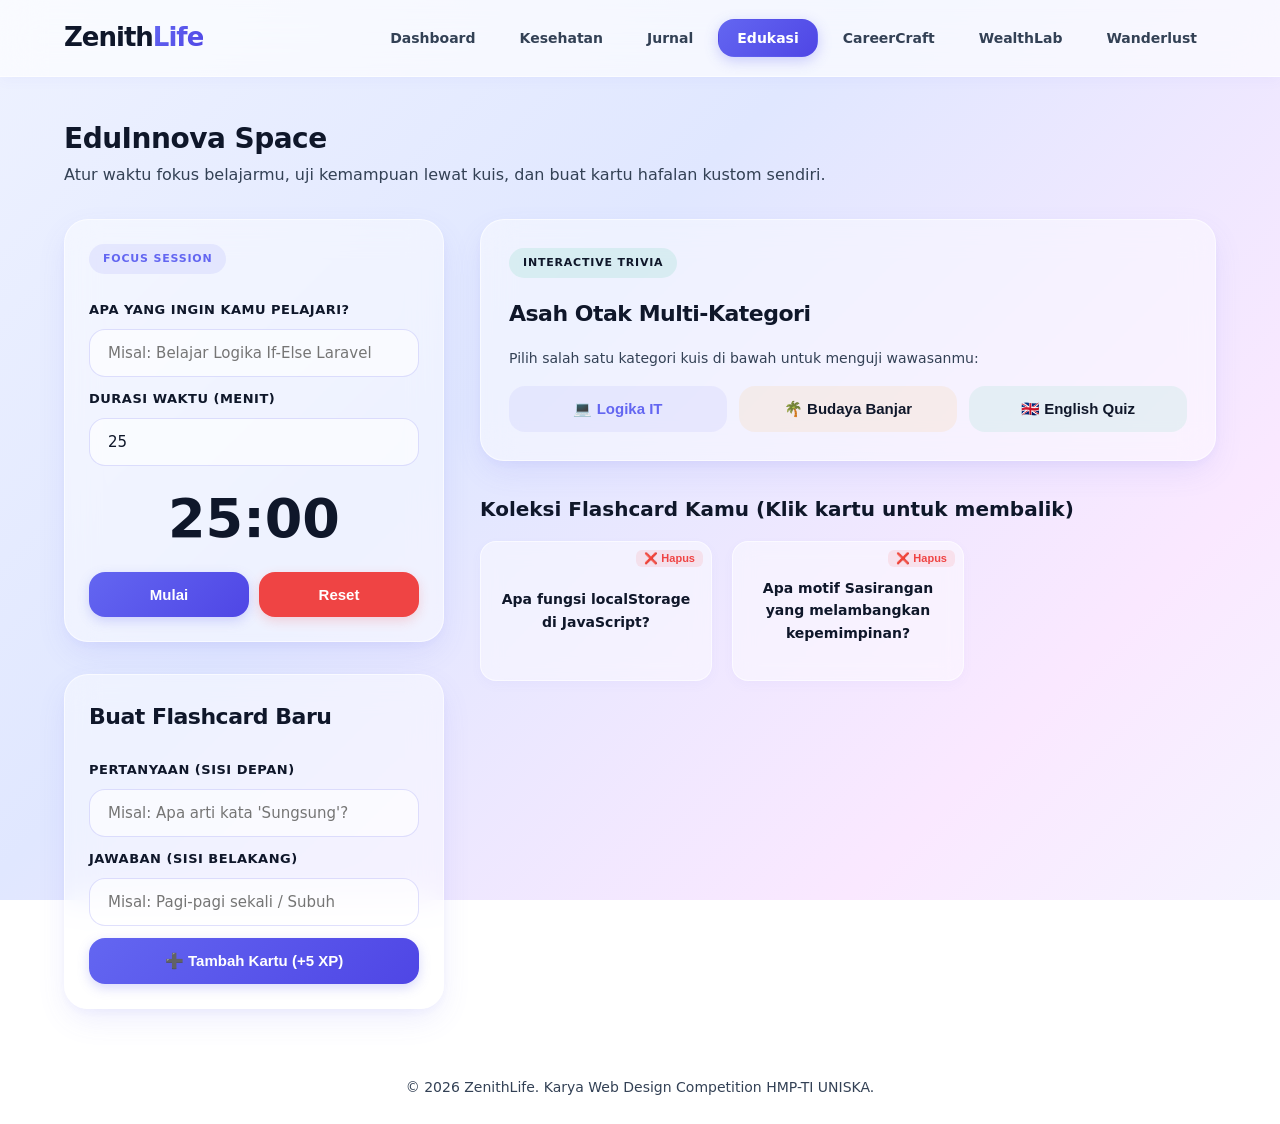
==== edukasi.html @ b9517954 "menambahkan kodingan edukasi, css dan js" ====
<!DOCTYPE html>
<html lang="id">
<head>
    <meta charset="UTF-8">
    <meta name="viewport" content="width=device-width, initial-scale=1.0">
    <title>ZenithLife - EduInnova Space</title>
    <link rel="stylesheet" href="css/style.css">
</head>
<body>

    <nav class="navbar">
        <div class="nav-container">
            <a href="index.html" class="nav-logo">Zenith<span>Life</span></a>
            <ul class="nav-menu" id="navMenu">
                <li><a href="index.html" class="nav-link">Dashboard</a></li>
                <li><a href="kesehatan.html" class="nav-link">Kesehatan</a></li>
                <li><a href="jurnal.html" class="nav-link">Jurnal</a></li>
                <li><a href="edukasi.html" class="nav-link active">Edukasi</a></li>
                <li><a href="karir.html" class="nav-link">CareerCraft</a></li>
                <li><a href="keuangan.html" class="nav-link">WealthLab</a></li>
                <li><a href="travel.html" class="nav-link">Wanderlust</a></li>
            </ul>
            <div class="hamburger" id="hamburgerBtn">
                <span class="bar"></span>
                <span class="bar"></span>
                <span class="bar"></span>
            </div>
        </div>
    </nav>

    <main class="main-container">
        <section style="margin-bottom: 32px;">
            <h2 style="font-size: 28px; font-weight: 800; letter-spacing: -0.5px;">EduInnova Space</h2>
            <p style="color: var(--text-light);">Atur waktu fokus belajarmu, uji kemampuan lewat kuis, dan buat kartu hafalan kustom sendiri.</p>
        </section>

        <div class="dashboard-grid" style="grid-template-columns: 380px 1fr; align-items: start;">
            
            <div style="display: flex; flex-direction: column; gap: 32px;">
                
                <div class="dash-card" style="min-height: auto; padding: 24px;">
                    <div class="card-badge" style="background: rgba(99,102,241,0.1); color: var(--primary);">Focus Session</div>
                    
                    <div style="width: 100%; margin-top: 8px; text-align: left; display: flex; flex-direction: column; gap: 12px;">
                        <div class="form-group">
                            <label for="pomoTaskInput">Apa yang ingin kamu pelajari?</label>
                            <input type="text" id="pomoTaskInput" placeholder="Misal: Belajar Logika If-Else Laravel">
                        </div>
                        <div class="form-group">
                            <label for="pomoMinutesInput">Durasi Waktu (Menit)</label>
                            <input type="number" id="pomoMinutesInput" value="25" min="1" max="60">
                        </div>
                    </div>

                    <h4 id="activeTaskText" style="margin: 14px 0 6px 0; color: var(--primary); text-align: center; display: none; font-size: 15px;">Fokus: <span style="color: var(--text-dark);">-</span></h4>
                    
                    <div class="timer-display" id="timerDisplay" style="font-size: 54px; margin: 10px 0; text-align: center; font-weight: 800;">25:00</div>
                    
                    <div style="display: flex; gap: 10px;">
                        <button class="btn-primary" id="btnStartPomo">Mulai</button>
                        <button class="btn-primary" id="btnResetPomo" style="background: #EF4444; box-shadow: 0 4px 12px rgba(239,68,68,0.2);">Reset</button>
                    </div>
                </div>

                <div class="dash-card" style="min-height: auto; padding: 24px;">
                    <h3>Buat Flashcard Baru</h3>
                    <form id="flashcardForm" style="margin-top: 14px; text-align: left; display: flex; flex-direction: column; gap: 12px;">
                        <div class="form-group">
                            <label for="fcFront">Pertanyaan (Sisi Depan)</label>
                            <input type="text" id="fcFront" placeholder="Misal: Apa arti kata 'Sungsung'?" required>
                        </div>
                        <div class="form-group">
                            <label for="fcBack">Jawaban (Sisi Belakang)</label>
                            <input type="text" id="fcBack" placeholder="Misal: Pagi-pagi sekali / Subuh" required>
                        </div>
                        <button type="submit" class="btn-primary">➕ Tambah Kartu (+5 XP)</button>
                    </form>
                </div>
            </div>

            <div style="display: flex; flex-direction: column; gap: 32px;">
                
                <div class="dash-card" style="min-height: auto; padding: 28px;">
                    <div class="card-badge" style="background: rgba(16,185,129,0.1); color: var(--success);">Interactive Trivia</div>
                    <h3 style="margin-bottom: 6px;">Asah Otak Multi-Kategori</h3>
                    
                    <div id="quizSelectionZone" style="margin-top: 10px;">
                        <p style="margin-bottom: 16px; color: var(--text-light); font-size: 14px;">Pilih salah satu kategori kuis di bawah untuk menguji wawasanmu:</p>
                        <div style="display: flex; gap: 12px; flex-wrap: wrap;">
                            <button class="btn-primary" onclick="startSelectedQuiz('it')" style="flex: 1; min-width: 120px; background: rgba(99,102,241,0.08); color: var(--primary); box-shadow: none;">💻 Logika IT</button>
                            <button class="btn-primary" onclick="startSelectedQuiz('banjar')" style="flex: 1; min-width: 120px; background: rgba(245,158,11,0.08); color: var(--accent); box-shadow: none;">🌴 Budaya Banjar</button>
                            <button class="btn-primary" onclick="startSelectedQuiz('english')" style="flex: 1; min-width: 120px; background: rgba(16,185,129,0.08); color: var(--success); box-shadow: none;">🇬🇧 English Quiz</button>
                        </div>
                    </div>

                    <div id="quizPlayZone" style="display: none; margin-top: 14px; text-align: left;">
                        <h4 id="quizQuestion" style="font-size: 16px; font-weight: 700; margin-bottom: 16px; color: var(--text-dark);">Pertanyaan kuis?</h4>
                        <div id="quizOptions" style="display: flex; flex-direction: column; gap: 10px;">
                            </div>
                    </div>
                </div>

                <div>
                    <h3 style="margin-bottom: 16px; font-size: 20px; font-weight: 800;">Koleksi Flashcard Kamu (Klik kartu untuk membalik)</h3>
                    <div class="flashcards-grid" id="flashcardsGrid">
                        </div>
                </div>
            </div>

        </div>
    </main>

    <footer class="footer">
        <p>&copy; 2026 ZenithLife. Karya Web Design Competition HMP-TI UNISKA.</p>
    </footer>

    <script src="js/script.js"></script>
    <script src="js/edukasi.js"></script>
</body>
</html>
---- css/style.css ----
/* ==========================================================================
   1. GLOBAL RESET & DESIGN SYSTEM (GLASSMORPHISM MODERN VIBES)
   ========================================================================== */
:root {
    /* Palet Warna Hidup & Menyala (Vibrant Pastel) */
    --primary: #6366F1;         /* Indigo Neon */
    --primary-gradient: linear-gradient(135deg, #6366F1 0%, #4F46E5 100%);
    --accent-gradient: linear-gradient(135deg, #F59E0B 0%, #D97706 100%);
    --success-gradient: linear-gradient(135deg, #10B981 0%, #059669 100%);
    
    --text-dark: #0F172A;       /* Hitam Midnight Slate */
    --text-light: #334155;      /* Abu-abu teks kontras tinggi */
    
    /* Background Hidup: Campuran Mesh Gradient Gradasi Halus */
    --bg-main: linear-gradient(135deg, #EEF2FF 0%, #E0E7FF 40%, #FAE8FF 80%, #F5F3FF 100%);
    
    /* Inti Glassmorphism: Putih transparan dengan blur tinggi */
    --bg-card: rgba(255, 255, 255, 0.45); 
    --bg-navbar: rgba(255, 255, 255, 0.65);
    --border-color: rgba(255, 255, 255, 0.6);
    --border-glow: rgba(99, 102, 241, 0.15);
    
    --radius-lg: 24px;
    --radius-md: 16px;
    
    /* Bayangan Lembut Berefek Glowing */
    --shadow-sm: 0 4px 12px rgba(99, 102, 241, 0.04);
    --shadow-md: 0 12px 32px -4px rgba(99, 102, 241, 0.12), 0 4px 12px -2px rgba(99, 102, 241, 0.06);
    --transition: all 0.4s cubic-bezier(0.25, 1, 0.5, 1);
}

* {
    margin: 0;
    padding: 0;
    box-sizing: border-box;
}

body {
    /* Menggunakan font sistem modern bawaan laptop tanpa perlu internet/CDN */
    font-family: system-ui, -apple-system, BlinkMacSystemFont, 'Segoe UI', Roboto, Helvetica, Arial, sans-serif;
    background: var(--bg-main);
    background-attachment: fixed;
    color: var(--text-dark);
    line-height: 1.6;
    overflow-x: hidden;
}

/* ==========================================================================
   2. NAVBAR GLASSMORPHISM PREMIUM
   ========================================================================== */
.navbar {
    background-color: var(--bg-navbar);
    backdrop-filter: blur(20px);
    -webkit-backdrop-filter: blur(20px);
    border-bottom: 1px solid var(--border-color);
    position: sticky;
    top: 0;
    z-index: 1000;
    box-shadow: var(--shadow-sm);
}

.nav-container {
    max-width: 1200px;
    margin: 0 auto;
    padding: 0 24px;
    height: 76px;
    display: flex;
    justify-content: space-between;
    align-items: center;
}

.nav-logo {
    font-size: 26px;
    font-weight: 800;
    color: var(--text-dark);
    text-decoration: none;
    letter-spacing: -1px;
}

.nav-logo span {
    background: var(--primary-gradient);
    -webkit-background-clip: text;
    -webkit-text-fill-color: transparent;
}

.nav-menu {
    display: flex;
    list-style: none;
    gap: 6px;
}

.nav-link {
    text-decoration: none;
    color: var(--text-light);
    font-weight: 600;
    font-size: 14px;
    padding: 10px 18px;
    border-radius: var(--radius-md);
    transition: var(--transition);
    border: 1px solid transparent;
}

.nav-link:hover {
    color: var(--primary);
    background-color: rgba(99, 102, 241, 0.08);
}

.nav-link.active {
    color: white;
    background: var(--primary-gradient);
    box-shadow: 0 4px 14px rgba(99, 102, 241, 0.3);
}

/* Hamburger Icon */
.hamburger {
    display: none;
    cursor: pointer;
    flex-direction: column;
    gap: 6px;
}

.hamburger .bar {
    width: 24px;
    height: 3px;
    background-color: var(--text-dark);
    border-radius: 3px;
    transition: var(--transition);
}

/* ==========================================================================
   3. CONTAINER & HERO COMPONENT
   ========================================================================== */
.main-container {
    max-width: 1200px;
    margin: 40px auto;
    padding: 0 24px;
    min-height: calc(100vh - 220px);
}

/* Profile Hero Card */
.dashboard-hero {
    background: var(--bg-card);
    backdrop-filter: blur(16px);
    -webkit-backdrop-filter: blur(16px);
    border: 1px solid var(--border-color);
    border-radius: var(--radius-lg);
    padding: 36px;
    display: flex;
    justify-content: space-between;
    align-items: center;
    flex-wrap: wrap;
    gap: 28px;
    margin-bottom: 36px;
    box-shadow: var(--shadow-md);
}

.user-profile-box {
    display: flex;
    align-items: center;
    gap: 24px;
}

.profile-avatar {
    font-size: 36px;
    background: white;
    border: 2px solid var(--border-color);
    width: 80px;
    height: 80px;
    display: flex;
    align-items: center;
    justify-content: center;
    border-radius: 24px;
    box-shadow: var(--shadow-sm);
    box-shadow: inset 0 0 12px rgba(99, 102, 241, 0.1);
}

.profile-info h2 {
    font-size: 26px;
    font-weight: 800;
    letter-spacing: -0.5px;
    color: var(--text-dark);
}

#userStatusBadge {
    background: var(--success-gradient);
    color: white;
    font-size: 11px;
    font-weight: 700;
    padding: 6px 12px;
    border-radius: 30px;
    width: fit-content;
    margin-top: 6px;
    text-transform: uppercase;
    letter-spacing: 0.5px;
    box-shadow: 0 4px 10px rgba(16, 185, 129, 0.2);
}

/* Gamified XP Card */
.xp-card {
    background: rgba(255, 255, 255, 0.6);
    border: 1px solid var(--border-color);
    padding: 24px;
    border-radius: var(--radius-md);
    min-width: 320px;
    flex-grow: 1;
    max-width: 420px;
}

.xp-info {
    display: flex;
    justify-content: space-between;
    font-weight: 700;
    font-size: 14px;
    margin-bottom: 12px;
}

.xp-info strong {
    background: var(--primary-gradient);
    -webkit-background-clip: text;
    -webkit-text-fill-color: transparent;
    font-size: 18px;
}

.progress-bar-bg {
    background-color: rgba(15, 23, 42, 0.08);
    height: 14px;
    width: 100%;
    border-radius: 30px;
    overflow: hidden;
}

.progress-bar-fill {
    background: linear-gradient(90deg, #6366F1 0%, #A855F7 100%);
    height: 100%;
    width: 0%;
    border-radius: 30px;
    transition: width 0.6s cubic-bezier(0.34, 1.56, 0.64, 1); /* Efek memantul elastis yang unik */
}

/* ==========================================================================
   4. GRID LAYOUT & INTERACTIVE CARDS
   ========================================================================== */
.dashboard-grid {
    display: grid;
    grid-template-columns: repeat(auto-fit, minmax(350px, 1fr));
    gap: 36px;
}

.dash-card {
    background: var(--bg-card);
    backdrop-filter: blur(16px);
    -webkit-backdrop-filter: blur(16px);
    border: 1px solid var(--border-color);
    border-radius: var(--radius-lg);
    padding: 36px;
    box-shadow: var(--shadow-md);
    display: flex;
    flex-direction: column;
    justify-content: space-between;
    min-height: 260px;
    transition: var(--transition);
}

/* Efek Hover Kaca Melayang (Unik & Modern) */
.dash-card:hover {
    transform: translateY(-8px);
    background: rgba(255, 255, 255, 0.65);
    border-color: rgba(99, 102, 241, 0.3);
    box-shadow: 0 20px 35px -5px rgba(99, 102, 241, 0.2);
}

.card-badge {
    font-size: 11px;
    font-weight: 700;
    padding: 6px 14px;
    border-radius: 30px;
    width: fit-content;
    margin-bottom: 18px;
    text-transform: uppercase;
    letter-spacing: 0.8px;
}

.dash-card h3 {
    font-size: 22px;
    font-weight: 800;
    margin-bottom: 12px;
    letter-spacing: -0.5px;
}

.dash-card p {
    color: var(--text-light);
    font-size: 15px;
    margin-bottom: 26px;
    flex-grow: 1;
}

/* ==========================================================================
   PERBAIKAN KONTRAS TOMBOL KETIKA NON-AKTIF (DISABLED)
   ========================================================================== */
.btn-primary:disabled {
    background: #10B981 !important; /* Paksa warna hijau sukses yang solid */
    color: #FFFFFF !important;       /* Teks tetap putih bersih agar kontras */
    opacity: 1 !important;           /* Hilangkan efek transparan bawaan browser */
    cursor: not-allowed;
    box-shadow: 0 4px 12px rgba(16, 185, 129, 0.2); /* Beri sedikit bayangan hijau */
    border: none;
}

/* Premium Button Component */
.btn-primary {
    background: var(--primary-gradient);
    color: white;
    border: none;
    padding: 14px 28px;
    font-size: 15px;
    font-weight: 700;
    border-radius: var(--radius-md);
    cursor: pointer;
    transition: var(--transition);
    width: 100%;
    text-align: center;
    box-shadow: 0 4px 12px rgba(99, 102, 241, 0.25);
}

.btn-primary:hover {
    transform: scale(1.02);
    box-shadow: 0 6px 20px rgba(99, 102, 241, 0.4);
}

/* Rangkuman Aktivitas Status Rows */
.status-widget h3 {
    border-bottom: 2px solid rgba(15, 23, 42, 0.06);
    padding-bottom: 14px;
    margin-bottom: 18px;
}

.status-item {
    display: flex;
    justify-content: space-between;
    align-items: center;
    padding: 14px 0;
    border-bottom: 1px solid rgba(15, 23, 42, 0.04);
    font-size: 15px;
}

.status-item span {
    color: var(--text-light);
    font-weight: 500;
}

.status-item strong {
    color: var(--text-dark);
    font-weight: 700;
}

/* ==========================================================================
   5. WELCOME POP-UP MODAL OVERLAY GLASS
   ========================================================================== */
.modal-overlay {
    position: fixed;
    top: 0;
    left: 0;
    width: 100%;
    height: 100%;
    background-color: rgba(15, 23, 42, 0.4);
    backdrop-filter: blur(24px); /* Blur super tebal untuk fokus */
    -webkit-backdrop-filter: blur(24px);
    z-index: 2000;
    display: none;
    align-items: center;
    justify-content: center;
    padding: 20px;
}

.modal-box {
    background: rgba(255, 255, 255, 0.8);
    border: 1px solid rgba(255, 255, 255, 0.7);
    padding: 44px;
    border-radius: 32px;
    max-width: 480px;
    width: 100%;
    text-align: center;
    box-shadow: 0 25px 50px -12px rgba(15, 23, 42, 0.25);
    animation: modalBounceIn 0.5s cubic-bezier(0.175, 0.885, 0.32, 1.275) forwards;
}

@keyframes modalBounceIn {
    from { transform: scale(0.8); opacity: 0; }
    to { transform: scale(1); opacity: 1; }
}

.modal-box h2 {
    font-size: 28px;
    font-weight: 800;
}

.form-group label {
    display: block;
    font-size: 13px;
    font-weight: 700;
    margin-bottom: 8px;
    text-transform: uppercase;
    letter-spacing: 0.5px;
}

.form-group input {
    width: 100%;
    padding: 14px 18px;
    border: 1px solid rgba(99, 102, 241, 0.2);
    border-radius: var(--radius-md);
    font-family: inherit;
    font-size: 15px;
    background-color: rgba(255, 255, 255, 0.6);
    color: var(--text-dark);
    transition: var(--transition);
}

.form-group input:focus {
    outline: none;
    border-color: var(--primary);
    background-color: white;
    box-shadow: 0 0 0 4px rgba(99, 102, 241, 0.15);
}

/* ==========================================================================
   6. GLOBAL FOOTER
   ========================================================================== */
.footer {
    background: rgba(255, 255, 255, 0.3);
    border-top: 1px solid var(--border-color);
    padding: 26px;
    text-align: center;
    color: var(--text-light);
    font-size: 14px;
    font-weight: 500;
    margin-top: 40px;
}

/* ==========================================================================
   7. RESPONSIVE MOBILE TWEAKS
   ========================================================================== */
@media (max-width: 768px) {
    .nav-menu {
        position: fixed;
        left: -100%;
        top: 76px;
        flex-direction: column;
        background: rgba(255, 255, 255, 0.95);
        backdrop-filter: blur(20px);
        width: 100%;
        height: calc(100vh - 76px);
        padding: 32px 24px;
        gap: 16px;
        box-shadow: 0 15px 30px rgba(99, 102, 241, 0.1);
    }
    
    .dashboard-hero {
        padding: 24px;
        flex-direction: column;
        align-items: flex-start;
    }
    
    .xp-card {
        min-width: 100%;
    }
}

/* ==========================================================================
   STYLING VISUAL GELAS AIR MURNI CSS (GLASSMORPHISM STYLE)
   ========================================================================== */
.glass-visual {
    width: 110px;
    height: 150px;
    border: 4px solid var(--text-dark);
    border-top: none;
    border-radius: 0 0 24px 24px;
    margin: 24px auto;
    position: relative;
    overflow: hidden;
    background-color: rgba(255, 255, 255, 0.3);
    display: flex;
    align-items: center;
    justify-content: center;
    box-shadow: var(--shadow-sm);
}

.water-fill {
    position: absolute;
    bottom: 0;
    left: 0;
    width: 100%;
    background: linear-gradient(180deg, #60A5FA 0%, #2563EB 100%);
    transition: height 0.8s cubic-bezier(0.4, 0, 0.2, 1);
    z-index: 1;
}

.glass-text {
    position: relative;
    z-index: 2;
    font-weight: 800;
    font-size: 20px;
    color: var(--text-dark);
}

/* ==========================================================================
   STYLING LABEL KATEGORI CATATAN JURNAL
   ========================================================================== */
.note-tag {
    font-size: 11px;
    font-weight: 700;
    padding: 4px 10px;
    border-radius: 6px;
    width: fit-content;
    margin-bottom: 12px;
    display: inline-block;
    text-transform: uppercase;
    letter-spacing: 0.5px;
}
.tag-Umum { background-color: #E0F2FE; color: #0369A1; }
.tag-Kuliah { background-color: #E0E7FF; color: #4338CA; }
.tag-Kerja { background-color: #FEE2E2; color: #B91C1C; }
.tag-Penting { background-color: #FEF3C7; color: #B45309; }

/* Tombol mood saat dipilih aktif */
.btn-mood.selected {
    background: var(--primary-gradient) !important;
    color: white !important;
    box-shadow: 0 4px 14px rgba(99, 102, 241, 0.3) !important;
    transform: translateY(-2px);
}

/* Warna khusus untuk kategori cerita diary */
.tag-Diary { 
    background-color: #F3E8FF; /* Ungu muda lembut */
    color: #6B21A8;            /* Ungu tua kontras */
}

/* ==========================================================================
   ANIMASI INTERAKTIF 3D FLASHCARD (MURNI LOKAL CSS)
   style edukasi
   ========================================================================== */
.flashcards-grid {
    display: grid;
    grid-template-columns: repeat(auto-fill, minmax(220px, 1fr));
    gap: 20px;
}

.fc-box {
    background-color: transparent;
    width: 100%;
    height: 140px;
    perspective: 1000px; /* Membuat kedalaman ilusi 3D ruang */
    cursor: pointer;
}

.fc-inner {
    position: relative;
    width: 100%;
    height: 100%;
    text-align: center;
    transition: transform 0.6s cubic-bezier(0.4, 0, 0.2, 1);
    transform-style: preserve-3d; /* Mengunci elemen anak dalam ruang 3D */
    box-shadow: var(--shadow-sm);
    border-radius: var(--radius-md);
}

/* Memicu rotasi berputar saat class .flipped aktif via JS */
.fc-box.flipped .fc-inner {
    transform: rotateY(180deg);
}

.fc-front, .fc-back {
    position: absolute;
    width: 100%;
    height: 100%;
    -webkit-backface-visibility: hidden;
    backface-visibility: hidden; /* Menyembunyikan sisi belakang saat diputar */
    display: flex;
    flex-direction: column;
    align-items: center;
    justify-content: center;
    padding: 16px;
    border-radius: var(--radius-md);
    border: 1px solid var(--border-color);
}

.fc-front {
    background: var(--bg-card);
    backdrop-filter: blur(10px);
    color: var(--text-dark);
    font-weight: 700;
    font-size: 14px;
}

.fc-back {
    background: var(--primary-gradient);
    color: white;
    transform: rotateY(180deg); /* Membalikkan posisi awal tulisan jawaban */
    font-weight: 500;
    font-size: 14px;
}

/* Desain opsi pilihan kuis agar estetik saat di-hover */
.quiz-opt-btn {
    width: 100%;
    padding: 14px 18px;
    background: rgba(255, 255, 255, 0.6);
    border: 1px solid var(--border-color);
    border-radius: var(--radius-md);
    text-align: left;
    font-size: 14px;
    font-weight: 600;
    color: var(--text-dark);
    cursor: pointer;
    transition: var(--transition);
}
.quiz-opt-btn:hover {
    border-color: var(--primary);
    background: rgba(99, 102, 241, 0.08);
    transform: translateX(4px); /* Efek bergeser sedikit ke kanan yang interaktif */
}
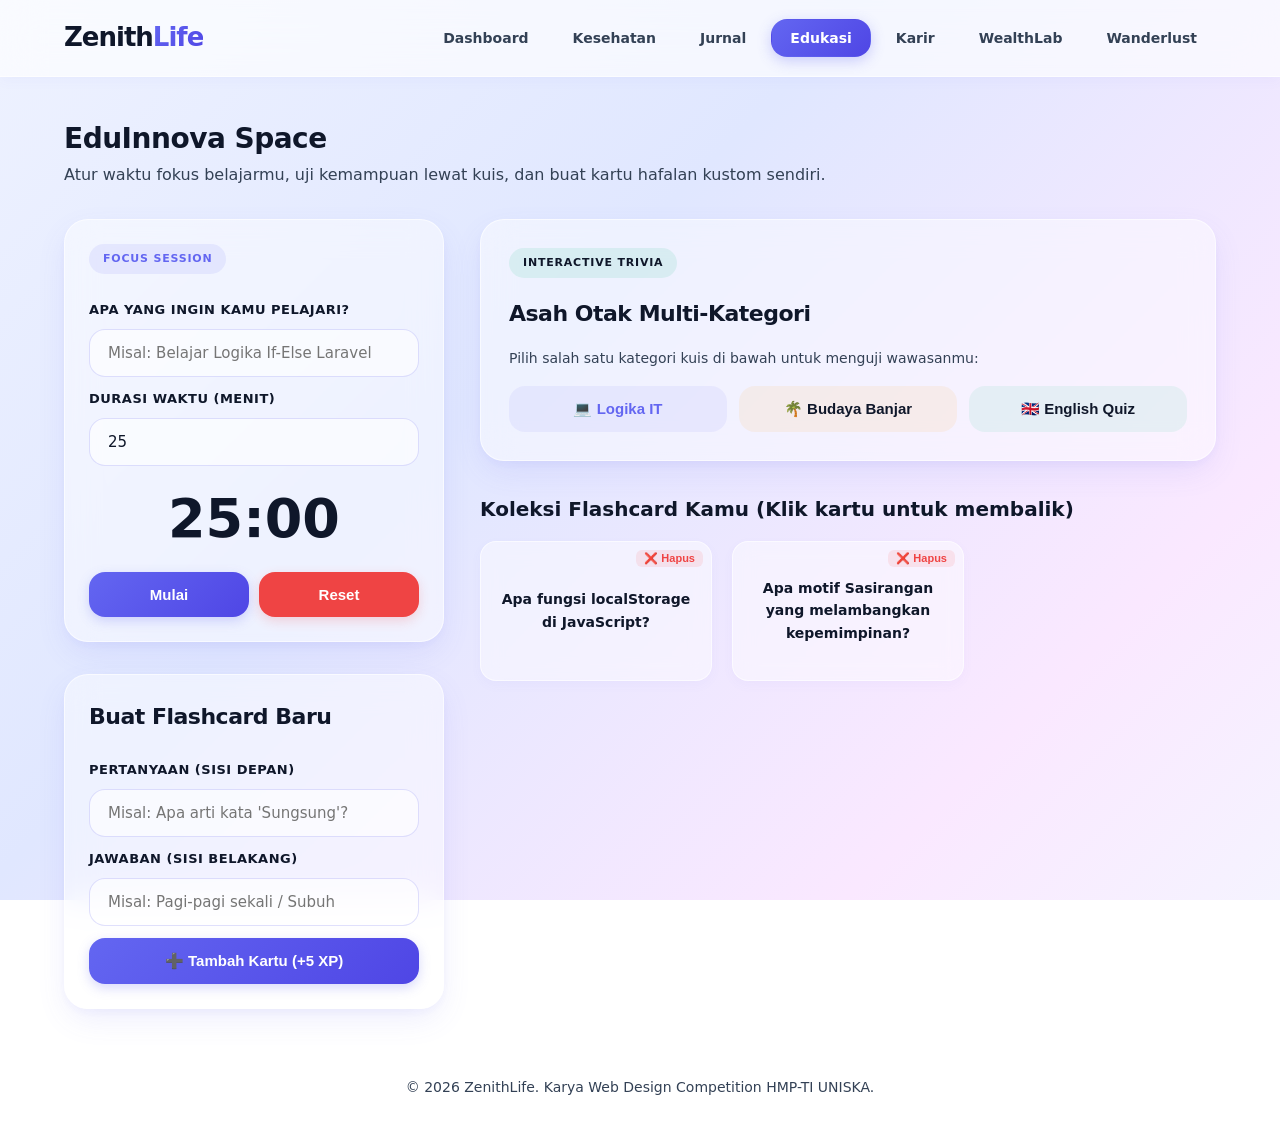
==== commit 8e421406: "menambahkan kodingan karir dan js" ====
--- a/edukasi.html
+++ b/edukasi.html
@@ -16,7 +16,7 @@
                 <li><a href="kesehatan.html" class="nav-link">Kesehatan</a></li>
                 <li><a href="jurnal.html" class="nav-link">Jurnal</a></li>
                 <li><a href="edukasi.html" class="nav-link active">Edukasi</a></li>
-                <li><a href="karir.html" class="nav-link">CareerCraft</a></li>
+                <li><a href="karir.html" class="nav-link">Karir</a></li>
                 <li><a href="keuangan.html" class="nav-link">WealthLab</a></li>
                 <li><a href="travel.html" class="nav-link">Wanderlust</a></li>
             </ul>
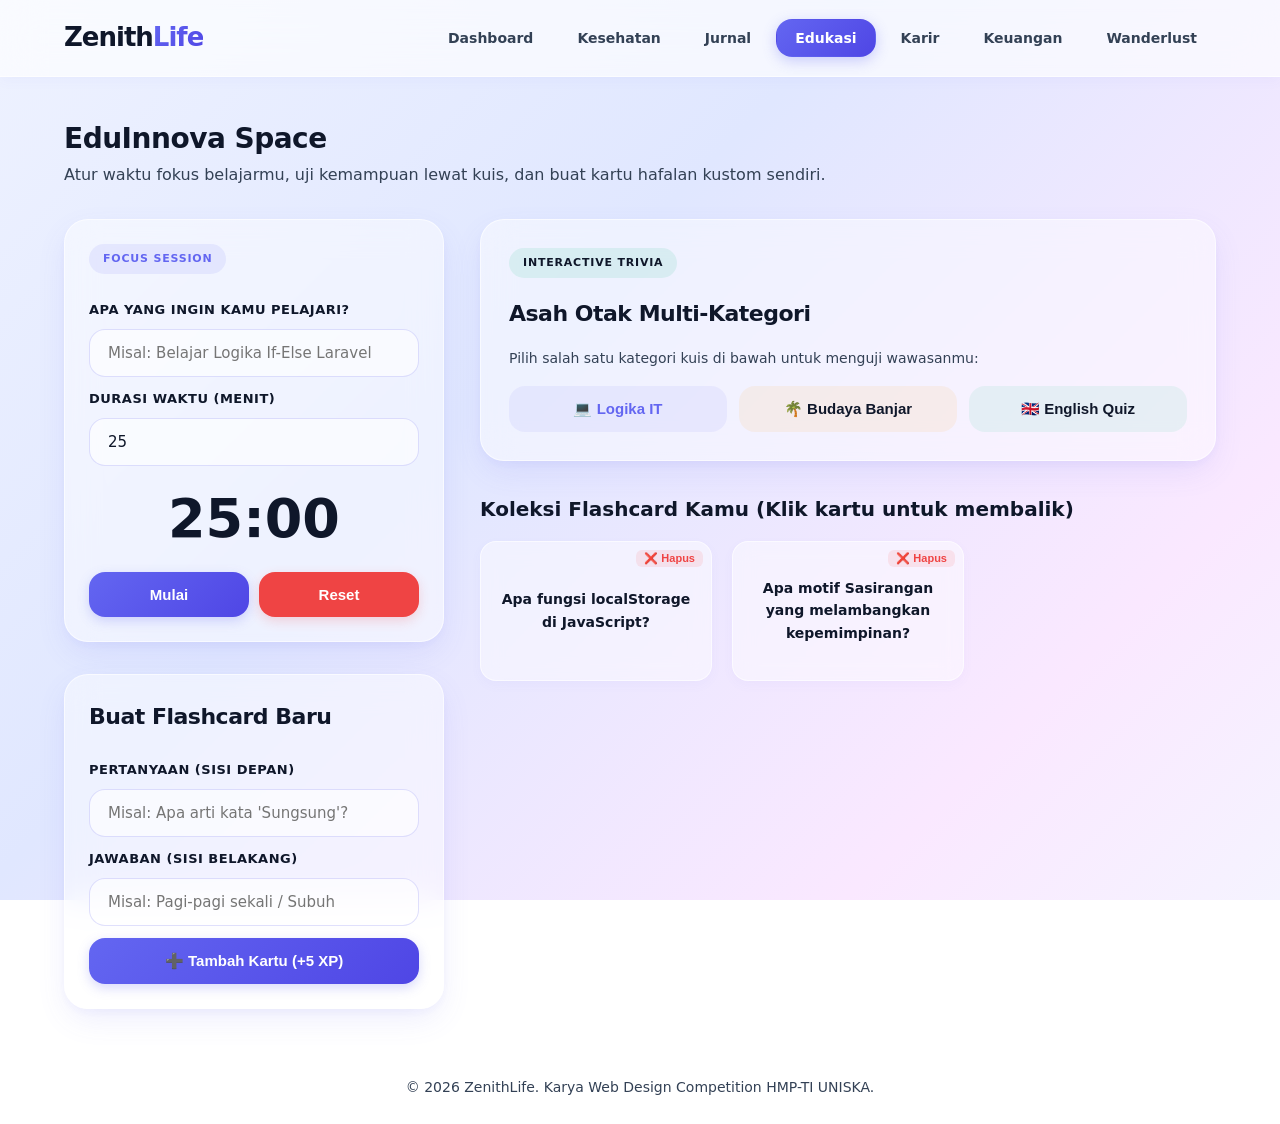
==== commit dacdbe3a: "menambahkan kodingan keuangan dan js" ====
--- a/edukasi.html
+++ b/edukasi.html
@@ -17,7 +17,7 @@
                 <li><a href="jurnal.html" class="nav-link">Jurnal</a></li>
                 <li><a href="edukasi.html" class="nav-link active">Edukasi</a></li>
                 <li><a href="karir.html" class="nav-link">Karir</a></li>
-                <li><a href="keuangan.html" class="nav-link">WealthLab</a></li>
+                <li><a href="keuangan.html" class="nav-link">Keuangan</a></li>
                 <li><a href="travel.html" class="nav-link">Wanderlust</a></li>
             </ul>
             <div class="hamburger" id="hamburgerBtn">
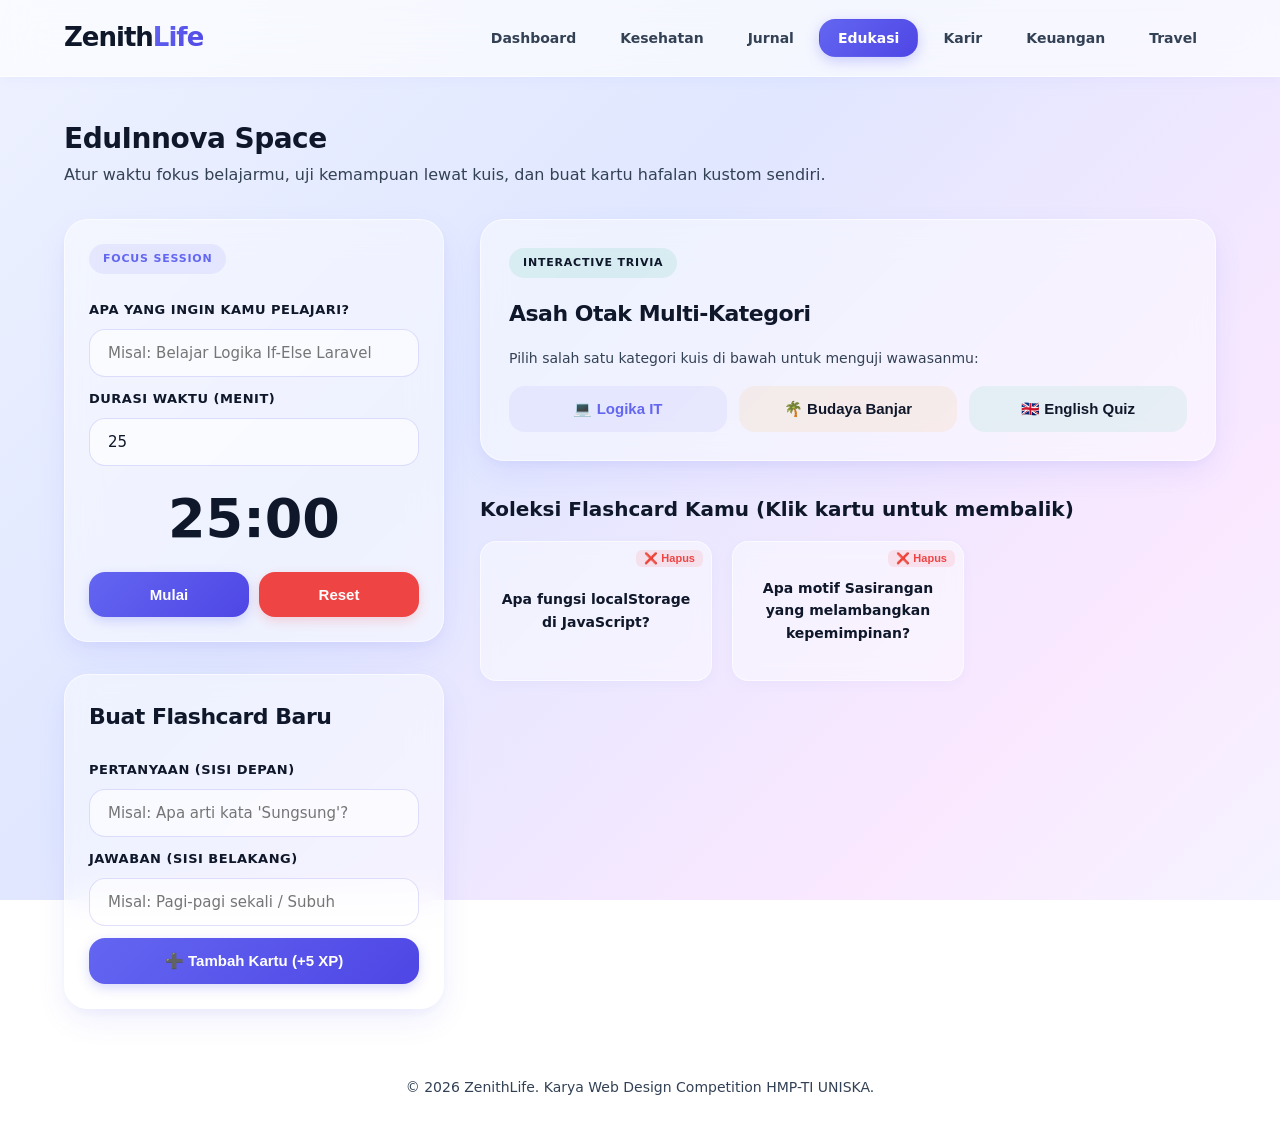
==== commit 2077723c: "memperbaiki isi kodingan css" ====
--- a/edukasi.html
+++ b/edukasi.html
@@ -18,7 +18,7 @@
                 <li><a href="edukasi.html" class="nav-link active">Edukasi</a></li>
                 <li><a href="karir.html" class="nav-link">Karir</a></li>
                 <li><a href="keuangan.html" class="nav-link">Keuangan</a></li>
-                <li><a href="travel.html" class="nav-link">Wanderlust</a></li>
+                <li><a href="travel.html" class="nav-link">Travel</a></li>
             </ul>
             <div class="hamburger" id="hamburgerBtn">
                 <span class="bar"></span>
--- a/css/style.css
+++ b/css/style.css
@@ -106,9 +106,12 @@
 }
 
 .nav-link.active {
-    color: white;
+    color: white !important;
     background: var(--primary-gradient);
     box-shadow: 0 4px 14px rgba(99, 102, 241, 0.3);
+}
+.nav-link.active:hover {
+    transform: none;
 }
 
 /* Hamburger Icon */
@@ -234,7 +237,7 @@
     height: 100%;
     width: 0%;
     border-radius: 30px;
-    transition: width 0.6s cubic-bezier(0.34, 1.56, 0.64, 1); /* Efek memantul elastis yang unik */
+    transition: width 0.6s cubic-bezier(0.34, 1.56, 0.64, 1);
 }
 
 /* ==========================================================================
@@ -261,7 +264,6 @@
     transition: var(--transition);
 }
 
-/* Efek Hover Kaca Melayang (Unik & Modern) */
 .dash-card:hover {
     transform: translateY(-8px);
     background: rgba(255, 255, 255, 0.65);
@@ -292,18 +294,6 @@
     font-size: 15px;
     margin-bottom: 26px;
     flex-grow: 1;
-}
-
-/* ==========================================================================
-   PERBAIKAN KONTRAS TOMBOL KETIKA NON-AKTIF (DISABLED)
-   ========================================================================== */
-.btn-primary:disabled {
-    background: #10B981 !important; /* Paksa warna hijau sukses yang solid */
-    color: #FFFFFF !important;       /* Teks tetap putih bersih agar kontras */
-    opacity: 1 !important;           /* Hilangkan efek transparan bawaan browser */
-    cursor: not-allowed;
-    box-shadow: 0 4px 12px rgba(16, 185, 129, 0.2); /* Beri sedikit bayangan hijau */
-    border: none;
 }
 
 /* Premium Button Component */
@@ -327,6 +317,16 @@
     box-shadow: 0 6px 20px rgba(99, 102, 241, 0.4);
 }
 
+/* PERBAIKAN KONTRAS TOMBOL KETIKA NON-AKTIF (DISABLED) */
+.btn-primary:disabled {
+    background: #10B981 !important;
+    color: #FFFFFF !important;
+    opacity: 1 !important;
+    cursor: not-allowed;
+    box-shadow: 0 4px 12px rgba(16, 185, 129, 0.2);
+    border: none;
+}
+
 /* Rangkuman Aktivitas Status Rows */
 .status-widget h3 {
     border-bottom: 2px solid rgba(15, 23, 42, 0.06);
@@ -363,7 +363,7 @@
     width: 100%;
     height: 100%;
     background-color: rgba(15, 23, 42, 0.4);
-    backdrop-filter: blur(24px); /* Blur super tebal untuk fokus */
+    backdrop-filter: blur(24px);
     -webkit-backdrop-filter: blur(24px);
     z-index: 2000;
     display: none;
@@ -437,7 +437,154 @@
 }
 
 /* ==========================================================================
-   7. RESPONSIVE MOBILE TWEAKS
+   7. STYLING VISUAL GELAS AIR MURNI CSS (GLASSMORPHISM STYLE)
+   ========================================================================== */
+.glass-visual {
+    width: 110px;
+    height: 150px;
+    border: 4px solid var(--text-dark);
+    border-top: none;
+    border-radius: 0 0 24px 24px;
+    margin: 24px auto;
+    position: relative;
+    overflow: hidden;
+    background-color: rgba(255, 255, 255, 0.3);
+    display: flex;
+    align-items: center;
+    justify-content: center;
+    box-shadow: var(--shadow-sm);
+}
+
+.water-fill {
+    position: absolute;
+    bottom: 0;
+    left: 0;
+    width: 100%;
+    background: linear-gradient(180deg, #60A5FA 0%, #2563EB 100%);
+    transition: height 0.8s cubic-bezier(0.4, 0, 0.2, 1);
+    z-index: 1;
+}
+
+.glass-text {
+    position: relative;
+    z-index: 2;
+    font-weight: 800;
+    font-size: 20px;
+    color: var(--text-dark);
+}
+
+/* ==========================================================================
+   8. STYLING LABEL KATEGORI CATATAN JURNAL & DIARY
+   ========================================================================== */
+.note-tag {
+    font-size: 11px;
+    font-weight: 700;
+    padding: 4px 10px;
+    border-radius: 6px;
+    width: fit-content;
+    margin-bottom: 12px;
+    display: inline-block;
+    text-transform: uppercase;
+    letter-spacing: 0.5px;
+}
+.tag-Umum { background-color: #E0F2FE; color: #0369A1; }
+.tag-Kuliah { background-color: #E0E7FF; color: #4338CA; }
+.tag-Kerja { background-color: #FEE2E2; color: #B91C1C; }
+.tag-Penting { background-color: #FEF3C7; color: #B45309; }
+.tag-Diary { background-color: #F3E8FF; color: #6B21A8; }
+
+/* Tombol mood saat dipilih aktif */
+.btn-mood.selected {
+    background: var(--primary-gradient) !important;
+    color: white !important;
+    box-shadow: 0 4px 14px rgba(99, 102, 241, 0.3) !important;
+    transform: translateY(-2px);
+}
+
+/* ==========================================================================
+   9. ANIMASI INTERAKTIF 3D FLASHCARD (MURNI LOKAL CSS)
+   ========================================================================== */
+.flashcards-grid {
+    display: grid;
+    grid-template-columns: repeat(auto-fill, minmax(220px, 1fr));
+    gap: 20px;
+}
+
+.fc-box {
+    background-color: transparent;
+    width: 100%;
+    height: 140px;
+    perspective: 1000px;
+    cursor: pointer;
+}
+
+.fc-inner {
+    position: relative;
+    width: 100%;
+    height: 100%;
+    text-align: center;
+    transition: transform 0.6s cubic-bezier(0.4, 0, 0.2, 1);
+    transform-style: preserve-3d;
+    box-shadow: var(--shadow-sm);
+    border-radius: var(--radius-md);
+}
+
+.fc-box.flipped .fc-inner {
+    transform: rotateY(180deg);
+}
+
+.fc-front, .fc-back {
+    position: absolute;
+    width: 100%;
+    height: 100%;
+    -webkit-backface-visibility: hidden;
+    backface-visibility: hidden;
+    display: flex;
+    flex-direction: column;
+    align-items: center;
+    justify-content: center;
+    padding: 16px;
+    border-radius: var(--radius-md);
+    border: 1px solid var(--border-color);
+}
+
+.fc-front {
+    background: var(--bg-card);
+    backdrop-filter: blur(10px);
+    color: var(--text-dark);
+    font-weight: 700;
+    font-size: 14px;
+}
+
+.fc-back {
+    background: var(--primary-gradient);
+    color: white;
+    transform: rotateY(180deg);
+    font-weight: 500;
+    font-size: 14px;
+}
+
+.quiz-opt-btn {
+    width: 100%;
+    padding: 14px 18px;
+    background: rgba(255, 255, 255, 0.6);
+    border: 1px solid var(--border-color);
+    border-radius: var(--radius-md);
+    text-align: left;
+    font-size: 14px;
+    font-weight: 600;
+    color: var(--text-dark);
+    cursor: pointer;
+    transition: var(--transition);
+}
+.quiz-opt-btn:hover {
+    border-color: var(--primary);
+    background: rgba(99, 102, 241, 0.08);
+    transform: translateX(4px);
+}
+
+/* ==========================================================================
+   10. RESPONSIVE MOBILE TWEAKS & IN-LINE REPAIR
    ========================================================================== */
 @media (max-width: 768px) {
     .nav-menu {
@@ -463,159 +610,10 @@
     .xp-card {
         min-width: 100%;
     }
-}
-
-/* ==========================================================================
-   STYLING VISUAL GELAS AIR MURNI CSS (GLASSMORPHISM STYLE)
-   ========================================================================== */
-.glass-visual {
-    width: 110px;
-    height: 150px;
-    border: 4px solid var(--text-dark);
-    border-top: none;
-    border-radius: 0 0 24px 24px;
-    margin: 24px auto;
-    position: relative;
-    overflow: hidden;
-    background-color: rgba(255, 255, 255, 0.3);
-    display: flex;
-    align-items: center;
-    justify-content: center;
-    box-shadow: var(--shadow-sm);
-}
-
-.water-fill {
-    position: absolute;
-    bottom: 0;
-    left: 0;
-    width: 100%;
-    background: linear-gradient(180deg, #60A5FA 0%, #2563EB 100%);
-    transition: height 0.8s cubic-bezier(0.4, 0, 0.2, 1);
-    z-index: 1;
-}
-
-.glass-text {
-    position: relative;
-    z-index: 2;
-    font-weight: 800;
-    font-size: 20px;
-    color: var(--text-dark);
-}
-
-/* ==========================================================================
-   STYLING LABEL KATEGORI CATATAN JURNAL
-   ========================================================================== */
-.note-tag {
-    font-size: 11px;
-    font-weight: 700;
-    padding: 4px 10px;
-    border-radius: 6px;
-    width: fit-content;
-    margin-bottom: 12px;
-    display: inline-block;
-    text-transform: uppercase;
-    letter-spacing: 0.5px;
-}
-.tag-Umum { background-color: #E0F2FE; color: #0369A1; }
-.tag-Kuliah { background-color: #E0E7FF; color: #4338CA; }
-.tag-Kerja { background-color: #FEE2E2; color: #B91C1C; }
-.tag-Penting { background-color: #FEF3C7; color: #B45309; }
-
-/* Tombol mood saat dipilih aktif */
-.btn-mood.selected {
-    background: var(--primary-gradient) !important;
-    color: white !important;
-    box-shadow: 0 4px 14px rgba(99, 102, 241, 0.3) !important;
-    transform: translateY(-2px);
-}
-
-/* Warna khusus untuk kategori cerita diary */
-.tag-Diary { 
-    background-color: #F3E8FF; /* Ungu muda lembut */
-    color: #6B21A8;            /* Ungu tua kontras */
-}
-
-/* ==========================================================================
-   ANIMASI INTERAKTIF 3D FLASHCARD (MURNI LOKAL CSS)
-   style edukasi
-   ========================================================================== */
-.flashcards-grid {
-    display: grid;
-    grid-template-columns: repeat(auto-fill, minmax(220px, 1fr));
-    gap: 20px;
-}
-
-.fc-box {
-    background-color: transparent;
-    width: 100%;
-    height: 140px;
-    perspective: 1000px; /* Membuat kedalaman ilusi 3D ruang */
-    cursor: pointer;
-}
-
-.fc-inner {
-    position: relative;
-    width: 100%;
-    height: 100%;
-    text-align: center;
-    transition: transform 0.6s cubic-bezier(0.4, 0, 0.2, 1);
-    transform-style: preserve-3d; /* Mengunci elemen anak dalam ruang 3D */
-    box-shadow: var(--shadow-sm);
-    border-radius: var(--radius-md);
-}
-
-/* Memicu rotasi berputar saat class .flipped aktif via JS */
-.fc-box.flipped .fc-inner {
-    transform: rotateY(180deg);
-}
-
-.fc-front, .fc-back {
-    position: absolute;
-    width: 100%;
-    height: 100%;
-    -webkit-backface-visibility: hidden;
-    backface-visibility: hidden; /* Menyembunyikan sisi belakang saat diputar */
-    display: flex;
-    flex-direction: column;
-    align-items: center;
-    justify-content: center;
-    padding: 16px;
-    border-radius: var(--radius-md);
-    border: 1px solid var(--border-color);
-}
-
-.fc-front {
-    background: var(--bg-card);
-    backdrop-filter: blur(10px);
-    color: var(--text-dark);
-    font-weight: 700;
-    font-size: 14px;
-}
-
-.fc-back {
-    background: var(--primary-gradient);
-    color: white;
-    transform: rotateY(180deg); /* Membalikkan posisi awal tulisan jawaban */
-    font-weight: 500;
-    font-size: 14px;
-}
-
-/* Desain opsi pilihan kuis agar estetik saat di-hover */
-.quiz-opt-btn {
-    width: 100%;
-    padding: 14px 18px;
-    background: rgba(255, 255, 255, 0.6);
-    border: 1px solid var(--border-color);
-    border-radius: var(--radius-md);
-    text-align: left;
-    font-size: 14px;
-    font-weight: 600;
-    color: var(--text-dark);
-    cursor: pointer;
-    transition: var(--transition);
-}
-.quiz-opt-btn:hover {
-    border-color: var(--primary);
-    background: rgba(99, 102, 241, 0.08);
-    transform: translateX(4px); /* Efek bergeser sedikit ke kanan yang interaktif */
+
+    /* Perbaikan Baris Form Sejajar Agar Turun Kebawah Otomatis di HP */
+    .dashboard-grid, form[style*="grid-template-columns"] {
+        grid-template-columns: 1fr !important;
+        gap: 24px;
+    }
 }
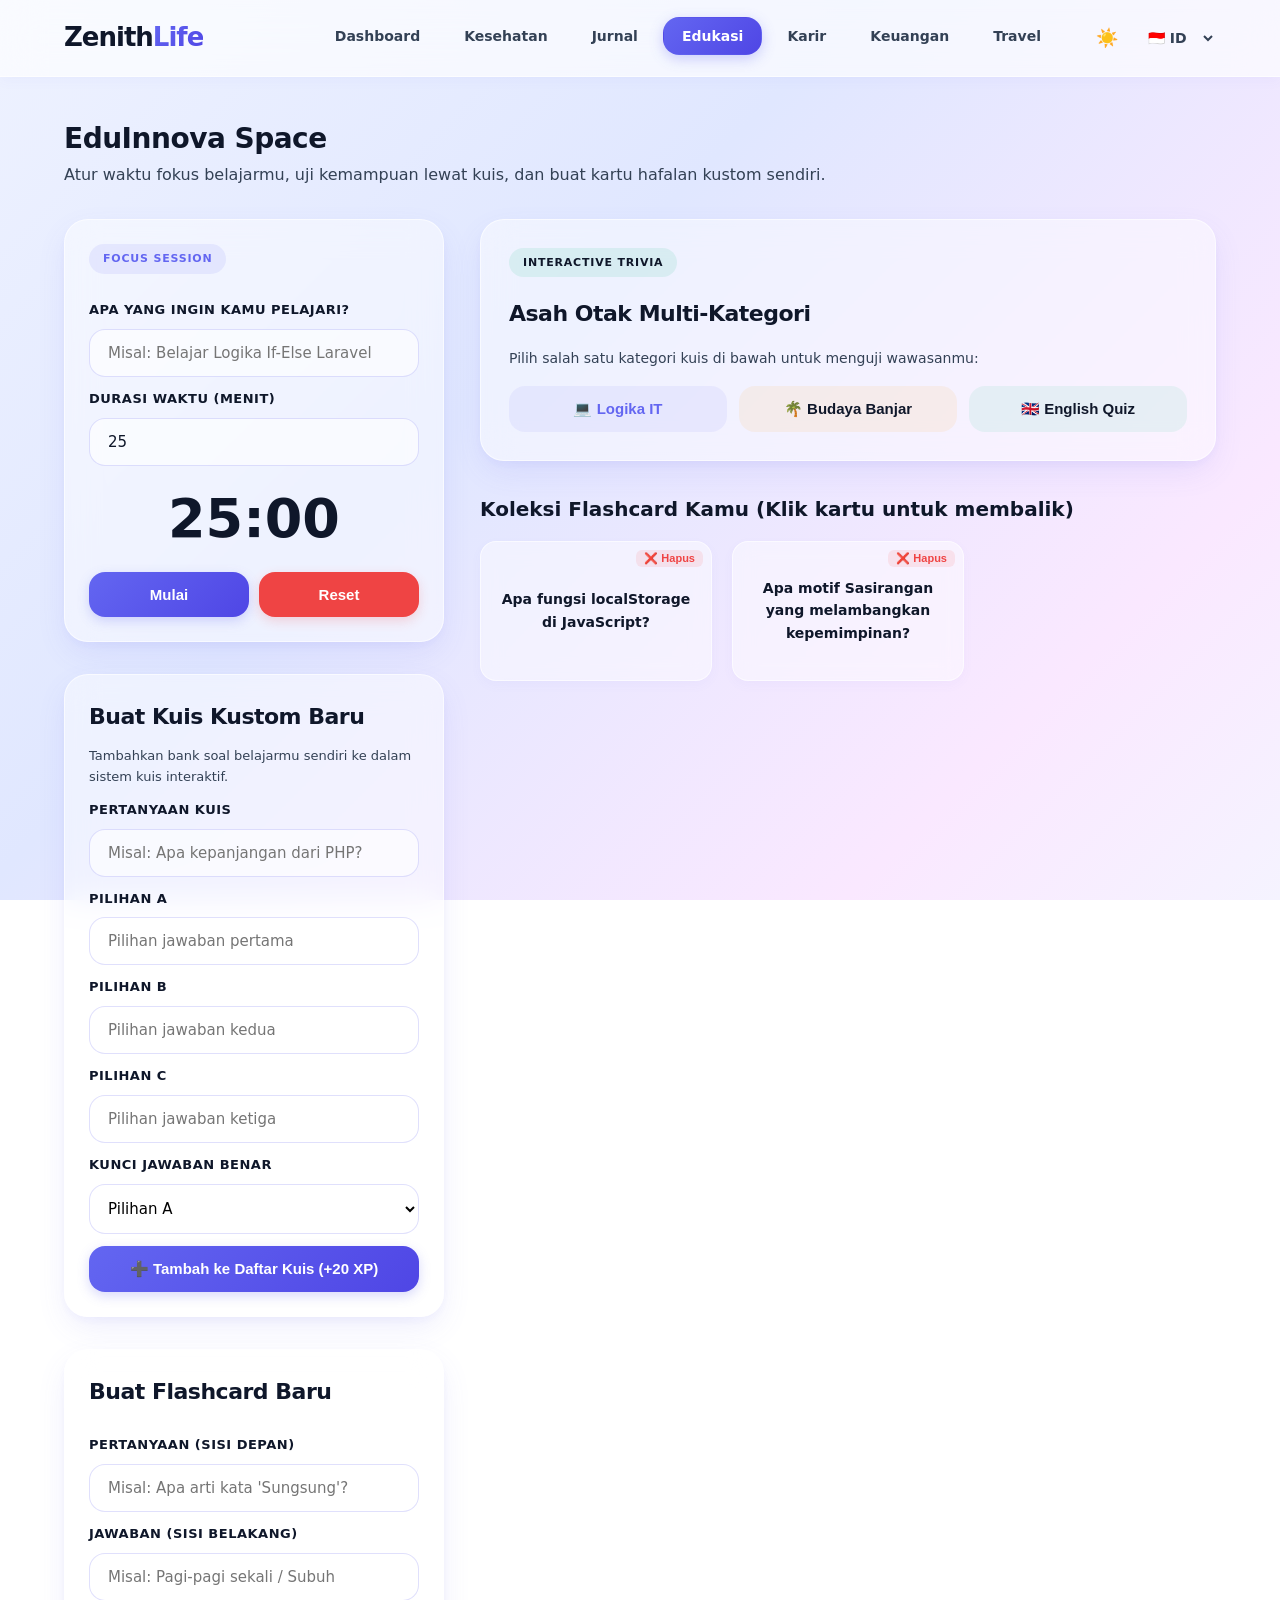
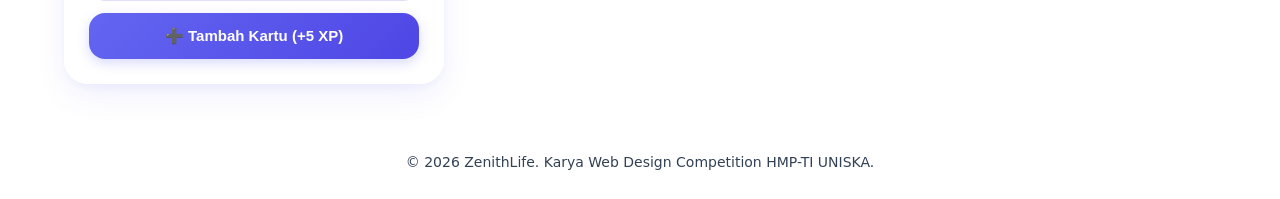
==== commit e655bb6c: "menambahkan fitur dark mode dan tranlate serta merapikan dan memperbaiki kode" ====
--- a/edukasi.html
+++ b/edukasi.html
@@ -10,16 +10,25 @@
 
     <nav class="navbar">
         <div class="nav-container">
-            <a href="index.html" class="nav-logo">Zenith<span>Life</span></a>
-            <ul class="nav-menu" id="navMenu">
-                <li><a href="index.html" class="nav-link">Dashboard</a></li>
-                <li><a href="kesehatan.html" class="nav-link">Kesehatan</a></li>
-                <li><a href="jurnal.html" class="nav-link">Jurnal</a></li>
-                <li><a href="edukasi.html" class="nav-link active">Edukasi</a></li>
-                <li><a href="karir.html" class="nav-link">Karir</a></li>
-                <li><a href="keuangan.html" class="nav-link">Keuangan</a></li>
-                <li><a href="travel.html" class="nav-link">Travel</a></li>
-            </ul>
+            <a href="profil.html" class="nav-logo" title="Lihat Karakter Profil">Zenith<span>Life</span></a>
+           <ul class="nav-menu" id="navMenu">
+    <li><a href="index.html" class="nav-link">Dashboard</a></li>
+    <li><a href="kesehatan.html" class="nav-link">Kesehatan</a></li>
+    <li><a href="jurnal.html" class="nav-link">Jurnal</a></li>
+    <li><a href="edukasi.html" class="nav-link active">Edukasi</a></li>
+    <li><a href="karir.html" class="nav-link">Karir</a></li>
+    <li><a href="keuangan.html" class="nav-link">Keuangan</a></li>
+    <li><a href="travel.html" class="nav-link">Travel</a></li>
+
+    <li class="theme-toggle-li">
+        <button id="themeToggleBtn" title="Ganti Mode">☀️</button>
+
+        <select id="langSelect" title="Pilih Bahasa" style="background: transparent; border: none; font-family: inherit; font-size: 14px; font-weight: 600; color: var(--text-light); cursor: pointer; padding: 4px 8px; margin-left: 8px; outline: none;">
+            <option value="id" style="color: #0F172A;">🇮🇩 ID</option>
+            <option value="en" style="color: #0F172A;">🇬🇧 EN</option>
+        </select>
+    </li>
+</ul>
             <div class="hamburger" id="hamburgerBtn">
                 <span class="bar"></span>
                 <span class="bar"></span>
@@ -63,6 +72,39 @@
                 </div>
 
                 <div class="dash-card" style="min-height: auto; padding: 24px;">
+    <h3>Buat Kuis Kustom Baru</h3>
+    <p style="font-size: 13px; color: var(--text-light); margin-bottom: 12px;">Tambahkan bank soal belajarmu sendiri ke dalam sistem kuis interaktif.</p>
+    
+    <form id="customQuizForm" style="text-align: left; display: flex; flex-direction: column; gap: 12px;">
+        <div class="form-group">
+            <label for="cqQuestion">Pertanyaan Kuis</label>
+            <input type="text" id="cqQuestion" placeholder="Misal: Apa kepanjangan dari PHP?" required>
+        </div>
+        <div class="form-group">
+            <label for="cqOpt0">Pilihan A</label>
+            <input type="text" id="cqOpt0" placeholder="Pilihan jawaban pertama" required>
+        </div>
+        <div class="form-group">
+            <label for="cqOpt1">Pilihan B</label>
+            <input type="text" id="cqOpt1" placeholder="Pilihan jawaban kedua" required>
+        </div>
+        <div class="form-group">
+            <label for="cqOpt2">Pilihan C</label>
+            <input type="text" id="cqOpt2" placeholder="Pilihan jawaban ketiga" required>
+        </div>
+        <div class="form-group">
+            <label for="cqAnswer">Kunci Jawaban Benar</label>
+            <select id="cqAnswer" style="width: 100%; padding: 14px; border: 1px solid rgba(99,102,241,0.2); border-radius: var(--radius-md); font-family: inherit; font-size: 15px; background: white;">
+                <option value="0">Pilihan A</option>
+                <option value="1">Pilihan B</option>
+                <option value="2">Pilihan C</option>
+            </select>
+        </div>
+        <button type="submit" class="btn-primary">➕ Tambah ke Daftar Kuis (+20 XP)</button>
+    </form>
+</div>
+
+                <div class="dash-card" style="min-height: auto; padding: 24px;">
                     <h3>Buat Flashcard Baru</h3>
                     <form id="flashcardForm" style="margin-top: 14px; text-align: left; display: flex; flex-direction: column; gap: 12px;">
                         <div class="form-group">
@@ -76,9 +118,7 @@
                         <button type="submit" class="btn-primary">➕ Tambah Kartu (+5 XP)</button>
                     </form>
                 </div>
-            </div>
-
-            <div style="display: flex; flex-direction: column; gap: 32px;">
+            </div> <div style="display: flex; flex-direction: column; gap: 32px;">
                 
                 <div class="dash-card" style="min-height: auto; padding: 28px;">
                     <div class="card-badge" style="background: rgba(16,185,129,0.1); color: var(--success);">Interactive Trivia</div>
@@ -90,20 +130,19 @@
                             <button class="btn-primary" onclick="startSelectedQuiz('it')" style="flex: 1; min-width: 120px; background: rgba(99,102,241,0.08); color: var(--primary); box-shadow: none;">💻 Logika IT</button>
                             <button class="btn-primary" onclick="startSelectedQuiz('banjar')" style="flex: 1; min-width: 120px; background: rgba(245,158,11,0.08); color: var(--accent); box-shadow: none;">🌴 Budaya Banjar</button>
                             <button class="btn-primary" onclick="startSelectedQuiz('english')" style="flex: 1; min-width: 120px; background: rgba(16,185,129,0.08); color: var(--success); box-shadow: none;">🇬🇧 English Quiz</button>
+                            <button class="btn-primary" id="btnCustomQuizSelect" onclick="startSelectedQuiz('custom')" style="flex: 1; min-width: 120px; background: rgba(168,85,247,0.08); color: #A855F7; box-shadow: none; display: none;">🧠 Kuis Kustom Kamu</button>
                         </div>
                     </div>
 
                     <div id="quizPlayZone" style="display: none; margin-top: 14px; text-align: left;">
                         <h4 id="quizQuestion" style="font-size: 16px; font-weight: 700; margin-bottom: 16px; color: var(--text-dark);">Pertanyaan kuis?</h4>
-                        <div id="quizOptions" style="display: flex; flex-direction: column; gap: 10px;">
-                            </div>
+                        <div id="quizOptions" style="display: flex; flex-direction: column; gap: 10px;"></div>
                     </div>
                 </div>
 
                 <div>
                     <h3 style="margin-bottom: 16px; font-size: 20px; font-weight: 800;">Koleksi Flashcard Kamu (Klik kartu untuk membalik)</h3>
-                    <div class="flashcards-grid" id="flashcardsGrid">
-                        </div>
+                    <div class="flashcards-grid" id="flashcardsGrid"></div>
                 </div>
             </div>
 
--- a/css/style.css
+++ b/css/style.css
@@ -164,17 +164,34 @@
 }
 
 .profile-avatar {
-    font-size: 36px;
+    font-size: 42px; 
     background: white;
     border: 2px solid var(--border-color);
     width: 80px;
     height: 80px;
-    display: flex;
-    align-items: center;
-    justify-content: center;
     border-radius: 24px;
     box-shadow: var(--shadow-sm);
     box-shadow: inset 0 0 12px rgba(99, 102, 241, 0.1);
+    cursor: pointer; 
+    transition: var(--transition);
+
+    /* === TAKTIK CADANGAN: KUNCI POSISI TEKS TENGAH PRESISI === */
+    text-align: center;         /* Memaksa teks/emoji rapat ke tengah horizontal */
+    line-height: 76px;          /* Disamakan dengan tinggi kotak (dikurangi border) agar pas di tengah vertikal */
+    display: block;             /* Diubah ke block agar fungsi text-align bekerja penuh */
+}
+
+/* Memastikan tidak ada margin/padding hantu pada elemen animasi di dalam avatar */
+.profile-avatar *, .profile-avatar span {
+    margin: 0 !important;
+    padding: 0 !important;
+    display: inline-block;
+}
+
+.profile-avatar:hover {
+    transform: scale(1.08);
+    border-color: var(--primary);
+    box-shadow: 0 8px 20px rgba(99, 102, 241, 0.2);
 }
 
 .profile-info h2 {
@@ -616,4 +633,152 @@
         grid-template-columns: 1fr !important;
         gap: 24px;
     }
-}+}
+
+/* ==========================================================================
+   5 ANIMASI GERAK EMOJI EVOLUSI (MURNI CSS LOKAL)
+   ========================================================================== */
+
+/* Level 1-2: Telur Bergetar */
+.emoji-level-1 {
+    display: inline-block;
+    animation: wobbleEffect 1.5s ease-in-out infinite;
+}
+@keyframes wobbleEffect {
+    0%, 100% { transform: rotate(0deg); }
+    25% { transform: rotate(-8deg); }
+    75% { transform: rotate(8deg); }
+}
+
+/* Level 3-5: Anak Ayam Melompat */
+.emoji-level-2 {
+    display: inline-block;
+    animation: bounceEffect 0.8s cubic-bezier(0.28, 0.84, 0.42, 1) infinite alternate;
+}
+@keyframes bounceEffect {
+    0% { transform: translateY(0); }
+    100% { transform: translateY(-15px); }
+}
+
+/* Level 6-7: Ayam Senior Goyang Kiri-Kanan (Giggle) */
+.emoji-level-3 {
+    display: inline-block;
+    animation: giggleEffect 0.5s ease-in-out infinite;
+}
+@keyframes giggleEffect {
+    0%, 100% { transform: translateX(0); }
+    25% { transform: translateX(-4px); }
+    75% { transform: translateX(4px); }
+}
+
+/* Level 8-9: Elang Berdenyut (Pulse) */
+.emoji-level-4 {
+    display: inline-block;
+    animation: pulseEffect 2s infinite ease-in-out;
+}
+@keyframes pulseEffect {
+    0%, 100% { transform: scale(1); }
+    50% { transform: scale(1.1); }
+}
+
+/* Level 10+: Raja Elang Melayang & Bersinar (Float Glow) */
+.emoji-level-5 {
+    display: inline-block;
+    animation: floatGlowEffect 3s ease-in-out infinite;
+}
+@keyframes floatGlowEffect {
+    0%, 100% { 
+        transform: translateY(0); 
+        filter: drop-shadow(0 0 4px rgba(99,102,241,0.2));
+    }
+    50% { 
+        transform: translateY(-10px); 
+        filter: drop-shadow(0 0 16px rgba(99,102,241,0.7));
+    }
+}
+
+/* ==========================================================================
+   KEMBALIKAN: GLOBAL DARK MODE SYSTEM (MURNI LOKAL)
+   ========================================================================== */
+body.dark-mode {
+    --bg-main: linear-gradient(135deg, #0F172A 0%, #1E1B4B 40%, #311042 80%, #111827 100%);
+    --bg-card: rgba(15, 23, 42, 0.55);
+    --bg-navbar: rgba(15, 23, 42, 0.75);
+    --border-color: rgba(255, 255, 255, 0.1);
+    --text-dark: #F8FAFC;
+    --text-light: #94A3B8;
+    --shadow-md: 0 12px 32px -4px rgba(0, 0, 0, 0.5);
+}
+
+body.dark-mode .dash-card {
+    background: var(--bg-card);
+}
+
+body.dark-mode .nav-link {
+    color: var(--text-light);
+}
+
+body.dark-mode .nav-link:hover {
+    background-color: rgba(255, 255, 255, 0.05);
+}
+
+body.dark-mode input, 
+body.dark-mode select, 
+body.dark-mode textarea {
+    background-color: rgba(15, 23, 42, 0.6);
+    color: var(--text-dark);
+    border-color: rgba(255, 255, 255, 0.1);
+}
+
+body.dark-mode .status-item {
+    border-bottom-color: rgba(255, 255, 255, 0.05);
+}
+
+body.dark-mode .glass-visual {
+    background-color: rgba(15, 23, 42, 0.4);
+}
+
+/* ==========================================================================
+   KEMBALIKAN: SAKLAR MODE MALAM HORIZONTAL SEJAJAR (ANTI TIMPA & ANTI GESER)
+   ========================================================================== */
+.theme-toggle-li {
+    display: flex;
+    align-items: center;      /* Kunci posisi vertikal lurus */
+    justify-content: center;
+    margin-left: 20px;         /* Jarak renggang estetik setelah Travel */
+    height: 100%;
+}
+
+#themeToggleBtn {
+    background: transparent;
+    border: none;
+    font-size: 18px;
+    cursor: pointer;
+    padding: 6px 10px;
+    border-radius: var(--radius-md);
+    transition: var(--transition);
+    display: flex;
+    align-items: center;
+    justify-content: center;
+    line-height: 1;
+}
+
+#themeToggleBtn:hover {
+    background-color: rgba(99, 102, 241, 0.08);
+    transform: scale(1.1);
+}
+
+body.dark-mode #themeToggleBtn:hover {
+    background-color: rgba(255, 255, 255, 0.05);
+}
+
+@media (max-width: 768px) {
+    .theme-toggle-li {
+        margin-left: 0;
+        margin-top: 14px;
+        height: auto;
+    }
+}
+
+
+
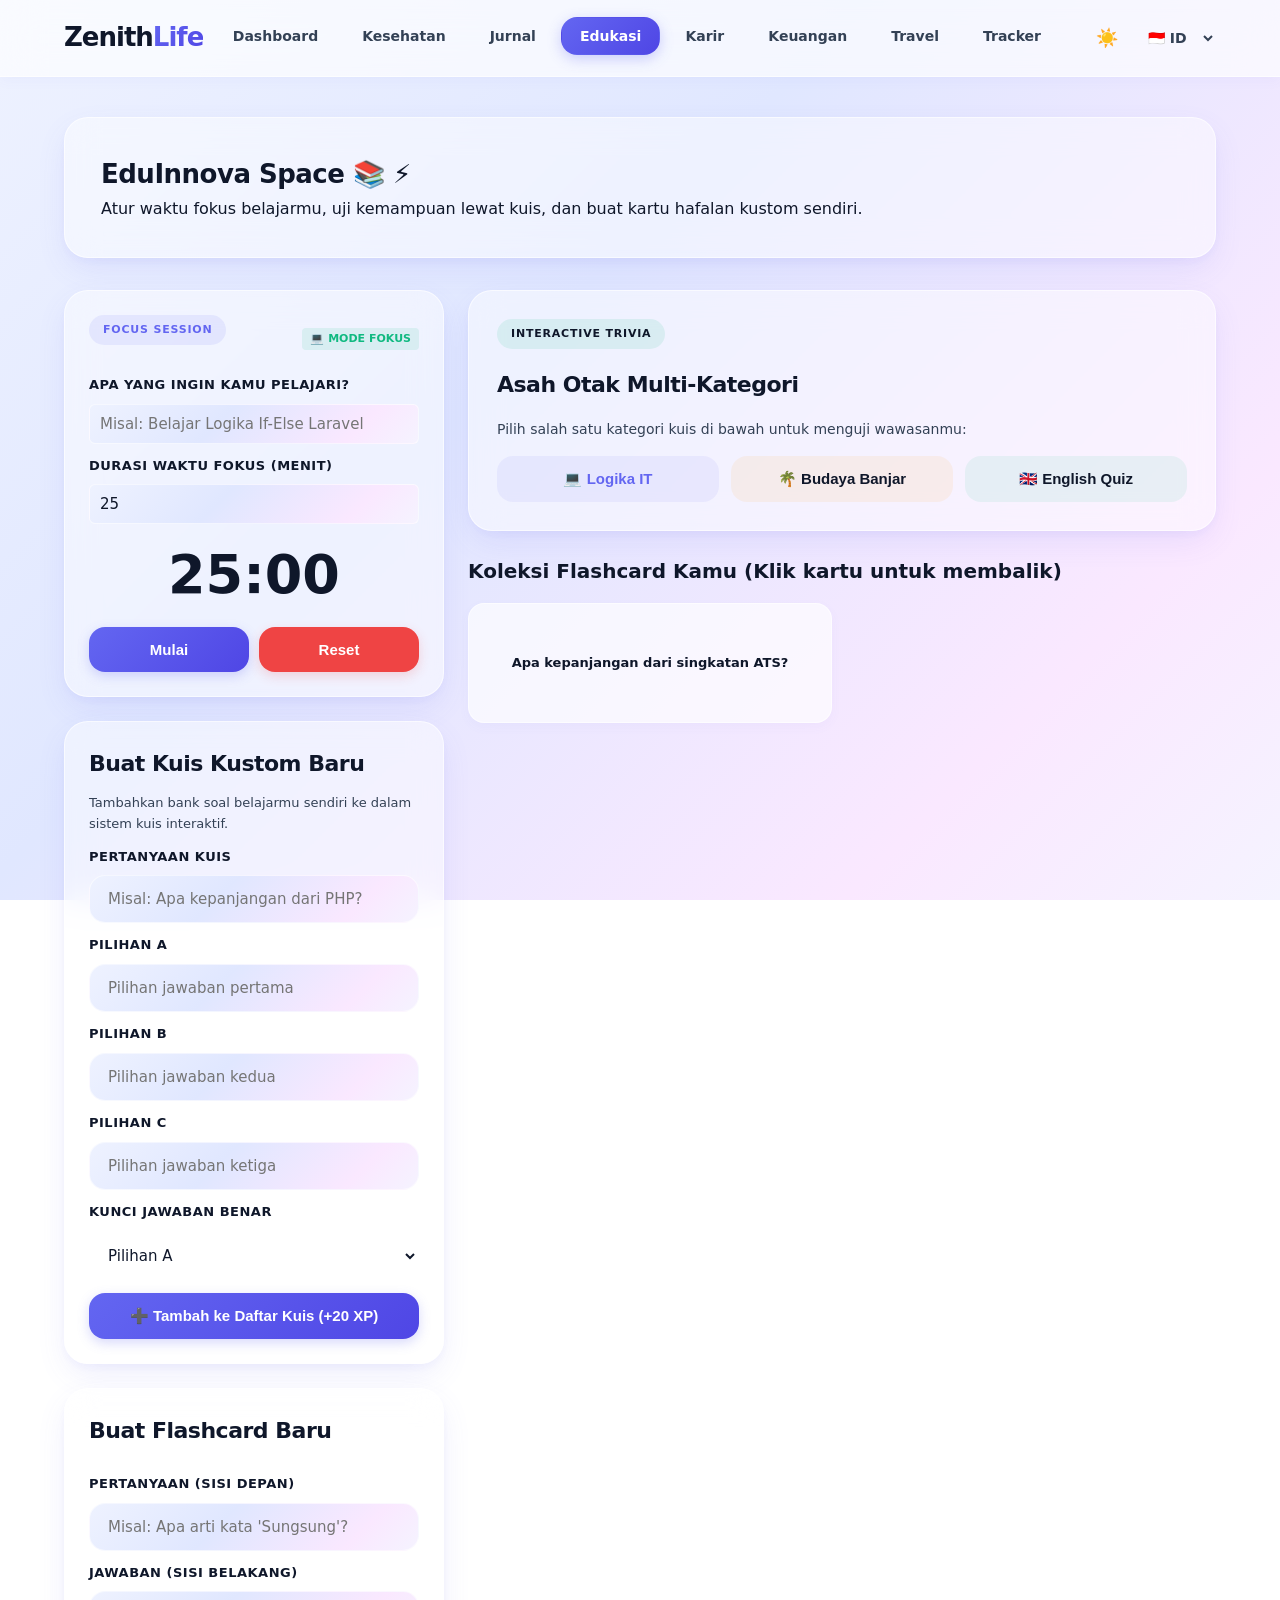
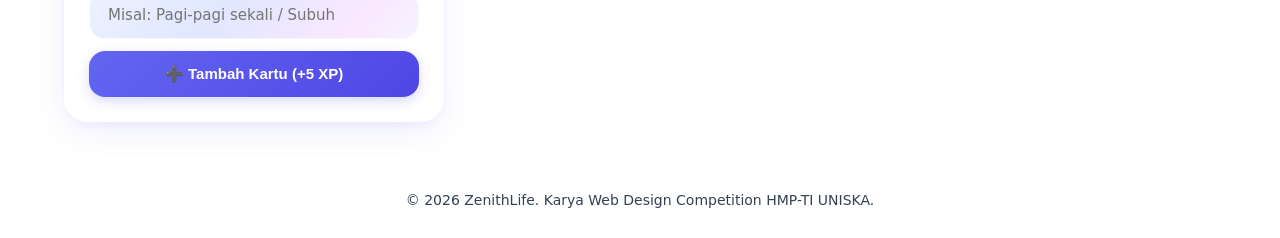
==== commit 9a19788b: "menambahkan halaman todo" ====
--- a/edukasi.html
+++ b/edukasi.html
@@ -11,24 +11,24 @@
     <nav class="navbar">
         <div class="nav-container">
             <a href="profil.html" class="nav-logo" title="Lihat Karakter Profil">Zenith<span>Life</span></a>
-           <ul class="nav-menu" id="navMenu">
-    <li><a href="index.html" class="nav-link">Dashboard</a></li>
-    <li><a href="kesehatan.html" class="nav-link">Kesehatan</a></li>
-    <li><a href="jurnal.html" class="nav-link">Jurnal</a></li>
-    <li><a href="edukasi.html" class="nav-link active">Edukasi</a></li>
-    <li><a href="karir.html" class="nav-link">Karir</a></li>
-    <li><a href="keuangan.html" class="nav-link">Keuangan</a></li>
-    <li><a href="travel.html" class="nav-link">Travel</a></li>
+            <ul class="nav-menu" id="navMenu">
+                <li><a href="index.html" class="nav-link">Dashboard</a></li>
+                <li><a href="kesehatan.html" class="nav-link">Kesehatan</a></li>
+                <li><a href="jurnal.html" class="nav-link">Jurnal</a></li>
+                <li><a href="edukasi.html" class="nav-link active">Edukasi</a></li>
+                <li><a href="karir.html" class="nav-link">Karir</a></li>
+                <li><a href="keuangan.html" class="nav-link">Keuangan</a></li>
+                <li><a href="travel.html" class="nav-link">Travel</a></li>
+                <li><a href="todo.html" class="nav-link"><span class="nav-text">Tracker</span></a></li>
 
-    <li class="theme-toggle-li">
-        <button id="themeToggleBtn" title="Ganti Mode">☀️</button>
-
-        <select id="langSelect" title="Pilih Bahasa" style="background: transparent; border: none; font-family: inherit; font-size: 14px; font-weight: 600; color: var(--text-light); cursor: pointer; padding: 4px 8px; margin-left: 8px; outline: none;">
-            <option value="id" style="color: #0F172A;">🇮🇩 ID</option>
-            <option value="en" style="color: #0F172A;">🇬🇧 EN</option>
-        </select>
-    </li>
-</ul>
+                <li class="theme-toggle-li">
+                    <button id="themeToggleBtn" title="Ganti Mode">☀️</button>
+                    <select id="langSelect" title="Pilih Bahasa" style="background: transparent; border: none; font-family: inherit; font-size: 14px; font-weight: 600; color: var(--text-light); cursor: pointer; padding: 4px 8px; margin-left: 8px; outline: none;">
+                        <option value="id" style="color: #0F172A;">🇮🇩 ID</option>
+                        <option value="en" style="color: #0F172A;">🇬🇧 EN</option>
+                    </select>
+                </li>
+            </ul>
             <div class="hamburger" id="hamburgerBtn">
                 <span class="bar"></span>
                 <span class="bar"></span>
@@ -38,93 +38,100 @@
     </nav>
 
     <main class="main-container">
-        <section style="margin-bottom: 32px;">
-            <h2 style="font-size: 28px; font-weight: 800; letter-spacing: -0.5px;">EduInnova Space</h2>
-            <p style="color: var(--text-light);">Atur waktu fokus belajarmu, uji kemampuan lewat kuis, dan buat kartu hafalan kustom sendiri.</p>
-        </section>
+       <section class="dashboard-hero" style="margin-bottom: 32px;">
+    <div class="profile-info">
+        <h2>EduInnova Space 📚 ⚡</h2>
+        <p>Atur waktu fokus belajarmu, uji kemampuan lewat kuis, dan buat kartu hafalan kustom sendiri.</p>
+    </div>
+</section>
 
-        <div class="dashboard-grid" style="grid-template-columns: 380px 1fr; align-items: start;">
+        <div class="dashboard-grid" style="display: grid; grid-template-columns: 380px 1fr; gap: 24px; align-items: start;">
             
-            <div style="display: flex; flex-direction: column; gap: 32px;">
+            <div style="display: flex; flex-direction: column; gap: 24px;">
                 
                 <div class="dash-card" style="min-height: auto; padding: 24px;">
-                    <div class="card-badge" style="background: rgba(99,102,241,0.1); color: var(--primary);">Focus Session</div>
+                    <div style="display: flex; justify-content: space-between; align-items: center;">
+                        <div class="card-badge" style="background: rgba(99,102,241,0.1); color: var(--primary);">Focus Session</div>
+                        <span id="pomoSessionStatus" style="font-size: 11px; font-weight: 800; padding: 2px 8px; border-radius: 4px; background: rgba(16,185,129,0.1); color: #10b981;">💻 MODE FOKUS</span>
+                    </div>
                     
-                    <div style="width: 100%; margin-top: 8px; text-align: left; display: flex; flex-direction: column; gap: 12px;">
+                    <div style="width: 100%; margin-top: 12px; text-align: left; display: flex; flex-direction: column; gap: 12px;">
                         <div class="form-group">
                             <label for="pomoTaskInput">Apa yang ingin kamu pelajari?</label>
-                            <input type="text" id="pomoTaskInput" placeholder="Misal: Belajar Logika If-Else Laravel">
+                            <input type="text" id="pomoTaskInput" placeholder="Misal: Belajar Logika If-Else Laravel" style="width: 100%; padding: 10px; border: 1px solid var(--border-color); border-radius: 6px; background: var(--bg-main); color: var(--text-dark);">
                         </div>
                         <div class="form-group">
-                            <label for="pomoMinutesInput">Durasi Waktu (Menit)</label>
-                            <input type="number" id="pomoMinutesInput" value="25" min="1" max="60">
+                            <label for="pomoMinutesInput">Durasi Waktu Fokus (Menit)</label>
+                            <input type="number" id="pomoMinutesInput" value="25" min="1" max="60" style="width: 100%; padding: 10px; border: 1px solid var(--border-color); border-radius: 6px; background: var(--bg-main); color: var(--text-dark);">
                         </div>
                     </div>
 
-                    <h4 id="activeTaskText" style="margin: 14px 0 6px 0; color: var(--primary); text-align: center; display: none; font-size: 15px;">Fokus: <span style="color: var(--text-dark);">-</span></h4>
+                    <h4 id="activeTaskText" style="margin: 14px 0 6px 0; color: var(--primary); text-align: center; display: none; font-size: 14px;">Fokus: <span style="color: var(--text-dark); font-weight: 700;">-</span></h4>
                     
-                    <div class="timer-display" id="timerDisplay" style="font-size: 54px; margin: 10px 0; text-align: center; font-weight: 800;">25:00</div>
+                    <div class="timer-display" id="timerDisplay" style="font-size: 54px; margin: 8px 0; text-align: center; font-weight: 800; color: var(--text-dark);">25:00</div>
                     
                     <div style="display: flex; gap: 10px;">
-                        <button class="btn-primary" id="btnStartPomo">Mulai</button>
-                        <button class="btn-primary" id="btnResetPomo" style="background: #EF4444; box-shadow: 0 4px 12px rgba(239,68,68,0.2);">Reset</button>
+                        <button class="btn-primary" id="btnStartPomo" style="flex: 1;">Mulai</button>
+                        <button class="btn-primary" id="btnResetPomo" style="background: #EF4444; box-shadow: 0 4px 12px rgba(239,68,68,0.2); flex: 1;">Reset</button>
                     </div>
                 </div>
 
                 <div class="dash-card" style="min-height: auto; padding: 24px;">
-    <h3>Buat Kuis Kustom Baru</h3>
-    <p style="font-size: 13px; color: var(--text-light); margin-bottom: 12px;">Tambahkan bank soal belajarmu sendiri ke dalam sistem kuis interaktif.</p>
-    
-    <form id="customQuizForm" style="text-align: left; display: flex; flex-direction: column; gap: 12px;">
-        <div class="form-group">
-            <label for="cqQuestion">Pertanyaan Kuis</label>
-            <input type="text" id="cqQuestion" placeholder="Misal: Apa kepanjangan dari PHP?" required>
-        </div>
-        <div class="form-group">
-            <label for="cqOpt0">Pilihan A</label>
-            <input type="text" id="cqOpt0" placeholder="Pilihan jawaban pertama" required>
-        </div>
-        <div class="form-group">
-            <label for="cqOpt1">Pilihan B</label>
-            <input type="text" id="cqOpt1" placeholder="Pilihan jawaban kedua" required>
-        </div>
-        <div class="form-group">
-            <label for="cqOpt2">Pilihan C</label>
-            <input type="text" id="cqOpt2" placeholder="Pilihan jawaban ketiga" required>
-        </div>
-        <div class="form-group">
-            <label for="cqAnswer">Kunci Jawaban Benar</label>
-            <select id="cqAnswer" style="width: 100%; padding: 14px; border: 1px solid rgba(99,102,241,0.2); border-radius: var(--radius-md); font-family: inherit; font-size: 15px; background: white;">
-                <option value="0">Pilihan A</option>
-                <option value="1">Pilihan B</option>
-                <option value="2">Pilihan C</option>
-            </select>
-        </div>
-        <button type="submit" class="btn-primary">➕ Tambah ke Daftar Kuis (+20 XP)</button>
-    </form>
-</div>
+                    <h3>Buat Kuis Kustom Baru</h3>
+                    <p style="font-size: 13px; color: var(--text-light); margin-bottom: 12px;">Tambahkan bank soal belajarmu sendiri ke dalam sistem kuis interaktif.</p>
+                    
+                    <form id="customQuizForm" style="text-align: left; display: flex; flex-direction: column; gap: 12px;">
+                        <div class="form-group">
+                            <label for="cqQuestion">Pertanyaan Kuis</label>
+                            <input type="text" id="cqQuestion" placeholder="Misal: Apa kepanjangan dari PHP?" required style="background: var(--bg-main); color: var(--text-dark); border: 1px solid var(--border-color);">
+                        </div>
+                        <div class="form-group">
+                            <label for="cqOpt0">Pilihan A</label>
+                            <input type="text" id="cqOpt0" placeholder="Pilihan jawaban pertama" required style="background: var(--bg-main); color: var(--text-dark); border: 1px solid var(--border-color);">
+                        </div>
+                        <div class="form-group">
+                            <label for="cqOpt1">Pilihan B</label>
+                            <input type="text" id="cqOpt1" placeholder="Pilihan jawaban kedua" required style="background: var(--bg-main); color: var(--text-dark); border: 1px solid var(--border-color);">
+                        </div>
+                        <div class="form-group">
+                            <label for="cqOpt2">Pilihan C</label>
+                            <input type="text" id="cqOpt2" placeholder="Pilihan jawaban ketiga" required style="background: var(--bg-main); color: var(--text-dark); border: 1px solid var(--border-color);">
+                        </div>
+                        <div class="form-group">
+                            <label for="cqAnswer">Kunci Jawaban Benar</label>
+                            <select id="cqAnswer" class="edu-select">
+                                <option value="0">Pilihan A</option>
+                                <option value="1">Pilihan B</option>
+                                <option value="2">Pilihan C</option>
+                            </select>
+                        </div>
+                        <button type="submit" class="btn-primary" style="width: 100%;">➕ Tambah ke Daftar Kuis (+20 XP)</button>
+                    </form>
+                </div>
 
                 <div class="dash-card" style="min-height: auto; padding: 24px;">
                     <h3>Buat Flashcard Baru</h3>
                     <form id="flashcardForm" style="margin-top: 14px; text-align: left; display: flex; flex-direction: column; gap: 12px;">
                         <div class="form-group">
                             <label for="fcFront">Pertanyaan (Sisi Depan)</label>
-                            <input type="text" id="fcFront" placeholder="Misal: Apa arti kata 'Sungsung'?" required>
+                            <input type="text" id="fcFront" placeholder="Misal: Apa arti kata 'Sungsung'?" required style="background: var(--bg-main); color: var(--text-dark); border: 1px solid var(--border-color);">
                         </div>
                         <div class="form-group">
                             <label for="fcBack">Jawaban (Sisi Belakang)</label>
-                            <input type="text" id="fcBack" placeholder="Misal: Pagi-pagi sekali / Subuh" required>
+                            <input type="text" id="fcBack" placeholder="Misal: Pagi-pagi sekali / Subuh" required style="background: var(--bg-main); color: var(--text-dark); border: 1px solid var(--border-color);">
                         </div>
-                        <button type="submit" class="btn-primary">➕ Tambah Kartu (+5 XP)</button>
+                        <button type="submit" class="btn-primary" style="width: 100%;">➕ Tambah Kartu (+5 XP)</button>
                     </form>
                 </div>
-            </div> <div style="display: flex; flex-direction: column; gap: 32px;">
+            </div>
+
+            <div style="display: flex; flex-direction: column; gap: 24px;">
                 
                 <div class="dash-card" style="min-height: auto; padding: 28px;">
                     <div class="card-badge" style="background: rgba(16,185,129,0.1); color: var(--success);">Interactive Trivia</div>
-                    <h3 style="margin-bottom: 6px;">Asah Otak Multi-Kategori</h3>
+                    <h3 style="margin-bottom: 6px; color: var(--text-dark);">Asah Otak Multi-Kategori</h3>
                     
-                    <div id="quizSelectionZone" style="margin-top: 10px;">
+                    <div id="quizSelectionZone" style="margin-top: 10px; text-align: left;">
                         <p style="margin-bottom: 16px; color: var(--text-light); font-size: 14px;">Pilih salah satu kategori kuis di bawah untuk menguji wawasanmu:</p>
                         <div style="display: flex; gap: 12px; flex-wrap: wrap;">
                             <button class="btn-primary" onclick="startSelectedQuiz('it')" style="flex: 1; min-width: 120px; background: rgba(99,102,241,0.08); color: var(--primary); box-shadow: none;">💻 Logika IT</button>
@@ -141,8 +148,9 @@
                 </div>
 
                 <div>
-                    <h3 style="margin-bottom: 16px; font-size: 20px; font-weight: 800;">Koleksi Flashcard Kamu (Klik kartu untuk membalik)</h3>
-                    <div class="flashcards-grid" id="flashcardsGrid"></div>
+                    <h3 style="margin-bottom: 16px; font-size: 20px; font-weight: 800; text-align: left; color: var(--text-dark);">Koleksi Flashcard Kamu (Klik kartu untuk membalik)</h3>
+                    <div class="flashcards-grid" id="flashcardsGrid" style="display: grid; grid-template-columns: repeat(auto-fill, minmax(240px, 1fr)); gap: 20px;">
+                        </div>
                 </div>
             </div>
 
--- a/css/style.css
+++ b/css/style.css
@@ -601,7 +601,7 @@
 }
 
 /* ==========================================================================
-   10. RESPONSIVE MOBILE TWEAKS & IN-LINE REPAIR
+   10. RESPONSIVE MOBILE TWEAKS & IN-LINE REPAIR (TERPADU)
    ========================================================================== */
 @media (max-width: 768px) {
     .nav-menu {
@@ -609,13 +609,19 @@
         left: -100%;
         top: 76px;
         flex-direction: column;
-        background: rgba(255, 255, 255, 0.95);
+        background: var(--bg-navbar); /* Diubah agar otomatis mengikuti warna tema dark/light */
         backdrop-filter: blur(20px);
         width: 100%;
         height: calc(100vh - 76px);
         padding: 32px 24px;
         gap: 16px;
         box-shadow: 0 15px 30px rgba(99, 102, 241, 0.1);
+        transition: left 0.3s ease; /* Ditambahkan agar transisi gesernya mulus */
+    }
+
+    /* KETIKA DIKLIK, MENU BERGESER MASUK KE LAYAR HP */
+    .nav-menu.active {
+        left: 0;
     }
     
     .dashboard-hero {
@@ -633,8 +639,29 @@
         grid-template-columns: 1fr !important;
         gap: 24px;
     }
-}
-
+
+    /* ==========================================================================
+       REVISI AMAN: MENAIKKAN POSISI KLIK HAMBURGER KE LAPISAN PALING DEPAN
+       ========================================================================== */
+    .hamburger {
+        display: block !important;
+        cursor: pointer;
+        padding: 10px;            /* Diperbesar sedikit area kliknya agar responsif di HP */
+        position: relative;       /* WAJIB: Agar properti z-index di bawah ini berfungsi */
+        z-index: 9999 !important; /* Memaksa tombol melompati semua lapisan penghalang */
+    }
+
+    .hamburger .bar {
+        display: block;
+        width: 25px;
+        height: 3px;
+        margin: 5px auto;
+        background-color: var(--text-dark) !important;
+        border-radius: 2px;
+        transition: all 0.3s ease-in-out;
+        pointer-events: none;     /* Mengunci klik agar fokus ke induknya (.hamburger) */
+    }
+}
 /* ==========================================================================
    5 ANIMASI GERAK EMOJI EVOLUSI (MURNI CSS LOKAL)
    ========================================================================== */
@@ -780,5 +807,288 @@
     }
 }
 
-
-
+/* FIX MODE MALAM DROPDOWN KATEGORI JURNAL */
+#journalCategory {
+    background-color: var(--bg-navbar) !important;
+    color: var(--text-dark) !important;
+    border-color: var(--border-color) !important;
+    font-weight: 600;
+}
+
+/* Memastikan elemen option (pilihan list di dalam dropdown) terbaca jelas di mode terang maupun malam */
+#journalCategory option {
+    background-color: var(--bg-navbar) !important;
+    color: var(--text-dark) !important;
+
+}
+
+/* FIX TOTAL VISIBILITAS FORM TABUNGAN DI MODE MALAM */
+#txtSavingGoalName, 
+#numSavingGoalTarget,
+.num-deposit-input {
+    background-color: var(--bg-main) !important;
+    color: var(--text-dark) !important;
+    border: 1px solid var(--border-color) !important;
+}
+
+/* Memastikan teks placeholder di dalam inputan celengan tetap kontras */
+#txtSavingGoalName::placeholder,
+#numSavingGoalTarget::placeholder,
+.num-deposit-input::placeholder {
+    color: var(--text-light) !important;
+    opacity: 0.7;
+}
+
+/* ==========================================================================
+   FIX DROPDOWN KATEGORI KEUANGAN (ANTI BACKGROUND PUTIH DI MODE MALAM)
+   ========================================================================== */
+#selCategory {
+    width: 100%;
+    padding: 8px;
+    border: 1px solid var(--border-color) !important;
+    border-radius: 6px;
+    background-color: var(--bg-navbar) !important; /* Memakai warna card/navbar adaptif */
+    color: var(--text-dark) !important; /* Warna teks otomatis kontras */
+    font-family: inherit;
+    font-size: 14px;
+    font-weight: 500;
+    outline: none;
+    cursor: pointer;
+    transition: background-color 0.3s ease, color 0.3s ease;
+}
+
+/* Memaksa elemen pilihan list (option) di dalam dropdown agar ikut berwarna gelap saat mode malam */
+#selCategory option {
+    background-color: var(--bg-navbar) !important;
+    color: var(--text-dark) !important;
+    padding: 8px;
+}
+
+/* ==========================================================================
+   FIX MODUL KARIER (INPUT FORM & PREVIEW RESUME DI MODE MALAM)
+   ========================================================================== */
+#cvInputName,
+#cvInputTitle,
+#cvInputSkills,
+#cvInputExperience {
+    width: 100%;
+    padding: 12px;
+    border: 1px solid var(--border-color) !important;
+    border-radius: var(--radius-md);
+    background-color: var(--bg-main) !important; /* Warna input mengikuti mode tema */
+    color: var(--text-dark) !important; /* Teks otomatis putih saat dark mode */
+    font-family: inherit;
+    font-size: 14px;
+    outline: none;
+    transition: border-color 0.3s ease;
+}
+
+#cvInputExperience {
+    resize: vertical;
+}
+
+/* Memastikan teks placeholder form CV terbaca jelas di dark mode */
+#cvInputName::placeholder,
+#cvInputTitle::placeholder,
+#cvInputSkills::placeholder,
+#cvInputExperience::placeholder {
+    color: var(--text-light) !important;
+    opacity: 0.6;
+}
+
+/* Mengubah area pembungkus luar kertas menjadi mengikuti warna background navbar saat mode malam */
+#cvPaperWrapper {
+    background-color: var(--bg-navbar) !important;
+    border: 1px solid var(--border-color);
+    transition: background-color 0.3s ease;
+}
+
+/* FIX TOTAL TEMA INPUT FORM DAN DROPDOWN EDUSPACE */
+.edu-select {
+    width: 100%;
+    padding: 14px;
+    border: 1px solid var(--border-color) !important;
+    border-radius: var(--radius-md);
+    background-color: var(--bg-main) !important;
+    color: var(--text-dark) !important;
+    font-family: inherit;
+    font-size: 15px;
+    outline: none;
+    cursor: pointer;
+}
+
+.edu-select option {
+    background-color: var(--bg-navbar) !important;
+    color: var(--text-dark) !important;
+}
+
+/* ==========================================================================
+   11. MODUL PRODUKTIVITAS TRACKER & SMART PLANNER (ADAPTIF MULTI-TEMA)
+   ========================================================================== */
+.todo-container {
+    display: grid;
+    grid-template-columns: 2fr 1fr;
+    gap: 24px;
+    padding: 24px;
+    margin-top: 100px;
+}
+
+.main-tracker-card, .side-planner-card {
+    background: var(--bg-navbar); /* Otomatis putih di light, gelap di dark */
+    border: 1px solid var(--border-color);
+    border-radius: 16px;
+    padding: 24px;
+    box-shadow: var(--shadow-sm);
+    margin-bottom: 24px;
+    text-align: left;
+    transition: background-color 0.3s ease, border-color 0.3s ease;
+}
+
+.section-desc {
+    font-size: 13px;
+    color: var(--text-light);
+    margin-bottom: 12px;
+}
+
+.tabs-nav {
+    display: flex;
+    gap: 12px;
+    border-bottom: 1px solid var(--border-color);
+    padding-bottom: 12px;
+    margin-bottom: 20px;
+}
+
+.tab-btn {
+    background: none;
+    border: none;
+    padding: 8px 16px;
+    cursor: pointer;
+    font-weight: 600;
+    color: var(--text-light);
+    border-radius: 8px;
+    font-family: inherit;
+    transition: all 0.2s ease;
+}
+
+.tab-btn.active {
+    background: var(--primary);
+    color: white !important;
+}
+
+.todo-input-box, .habit-input-box {
+    display: flex;
+    gap: 10px;
+    margin-bottom: 20px;
+}
+
+.todo-add-btn-main {
+    background: var(--primary);
+    color: white;
+    border: none;
+    padding: 10px 20px;
+    border-radius: 8px;
+    cursor: pointer;
+    font-weight: 700;
+    font-family: inherit;
+}
+
+.habit-add-btn {
+    background: #EF4444;
+    color: white;
+    border: none;
+    padding: 0 16px;
+    border-radius: 8px;
+    cursor: pointer;
+    font-weight: bold;
+}
+
+.todo-item {
+    display: flex;
+    align-items: center;
+    justify-content: space-between;
+    background: var(--bg-main);
+    border: 1px solid var(--border-color);
+    padding: 12px;
+    border-radius: 8px;
+    margin-bottom: 10px;
+    color: var(--text-dark);
+}
+
+.todo-item.completed span {
+    text-decoration: line-through;
+    opacity: 0.5;
+}
+
+.smart-grid {
+    display: grid;
+    grid-template-columns: 1fr 1fr;
+    gap: 12px;
+}
+
+.smart-box {
+    background: var(--bg-main);
+    border-left: 4px solid var(--primary);
+    border-top: 1px solid var(--border-color);
+    border-right: 1px solid var(--border-color);
+    border-bottom: 1px solid var(--border-color);
+    padding: 12px;
+    border-radius: 0 8px 8px 0;
+    color: var(--text-dark);
+}
+
+.smart-box-single {
+    background: var(--bg-main);
+    border-left: 4px solid #10B981;
+    border-top: 1px solid var(--border-color);
+    border-right: 1px solid var(--border-color);
+    border-bottom: 1px solid var(--border-color);
+    padding: 12px;
+    border-radius: 0 8px 8px 0;
+    margin-top: 12px;
+    color: var(--text-dark);
+}
+
+.vision-group {
+    margin-top: 15px;
+    text-align: left;
+}
+
+.vision-group label {
+    font-size: 13px;
+    font-weight: 600;
+    color: var(--text-dark);
+}
+
+.card-divider {
+    margin: 24px 0;
+    border: none;
+    border-top: 1px solid var(--border-color);
+}
+
+/* Penyelarasan Input Form Khusus Modul Tracker */
+.todo-container textarea, 
+.todo-container input[type="text"] {
+    width: 100%;
+    padding: 10px;
+    border: 1px solid var(--border-color);
+    border-radius: 8px;
+    background: var(--bg-main);
+    color: var(--text-dark);
+    margin-top: 5px;
+    font-family: inherit;
+}
+
+/* RESPONSIVE LAYOUT UNTUK COUPLING BARU (DIMASUKKAN KE ATURAN MOBILE UTAMA) */
+@media (max-width: 768px) {
+    .todo-container {
+        grid-template-columns: 1fr !important;
+        padding: 12px;
+        margin-top: 90px;
+    }
+    .smart-grid {
+        grid-template-columns: 1fr !important;
+    }
+}
+
+
+
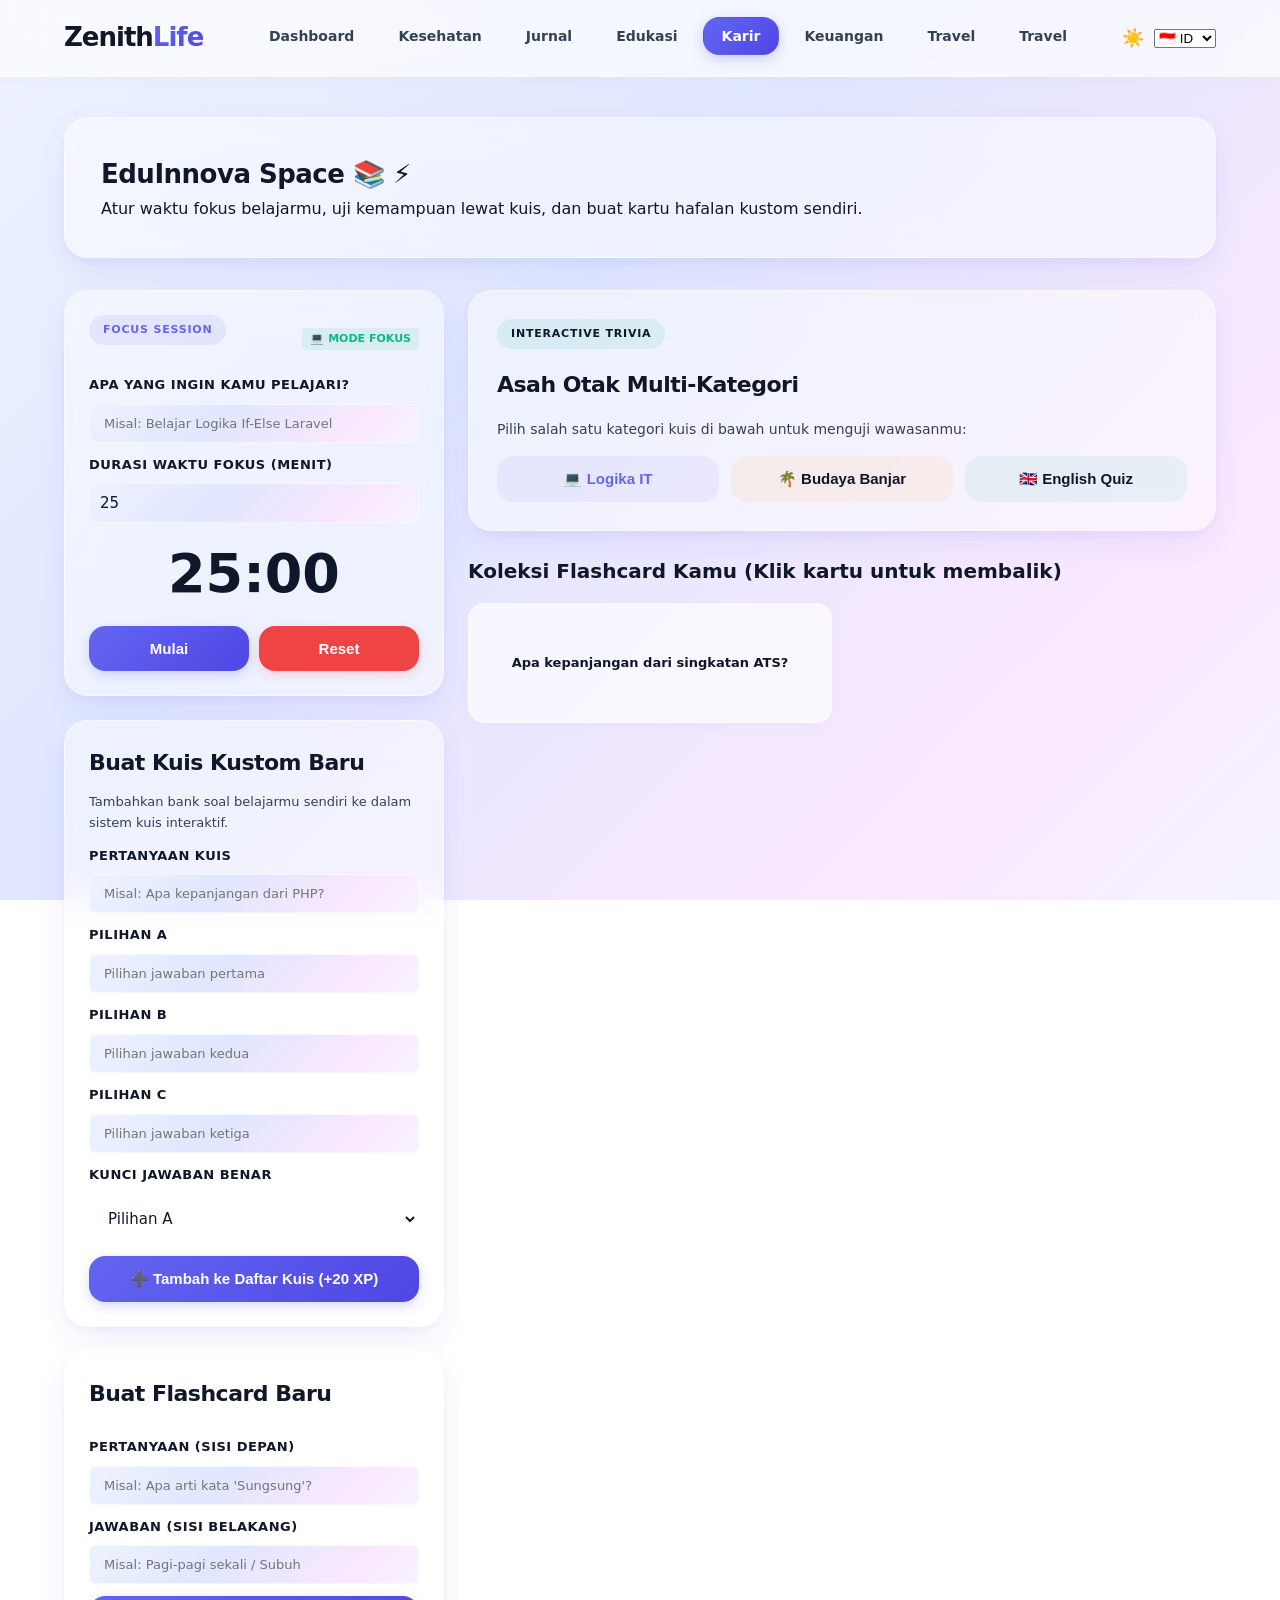
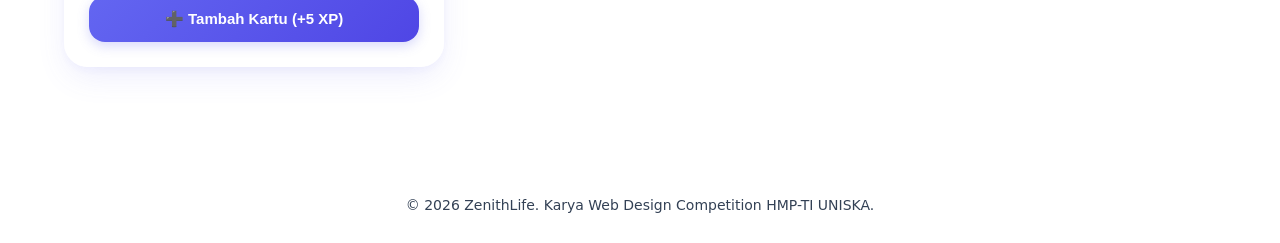
==== commit 0b175ae9: "menyelesaikan masalah Responsif" ====
--- a/edukasi.html
+++ b/edukasi.html
@@ -11,19 +11,31 @@
     <nav class="navbar">
         <div class="nav-container">
             <a href="profil.html" class="nav-logo" title="Lihat Karakter Profil">Zenith<span>Life</span></a>
-            <ul class="nav-menu" id="navMenu">
-                <li><a href="index.html" class="nav-link">Dashboard</a></li>
-                <li><a href="kesehatan.html" class="nav-link">Kesehatan</a></li>
-                <li><a href="jurnal.html" class="nav-link">Jurnal</a></li>
-                <li><a href="edukasi.html" class="nav-link active">Edukasi</a></li>
-                <li><a href="karir.html" class="nav-link">Karir</a></li>
-                <li><a href="keuangan.html" class="nav-link">Keuangan</a></li>
-                <li><a href="travel.html" class="nav-link">Travel</a></li>
-                <li><a href="todo.html" class="nav-link"><span class="nav-text">Tracker</span></a></li>
+          <ul class="nav-menu" id="navMenu">
+                <li class="nav-priority"><a href="index.html" class="nav-link"><span class="nav-text">Dashboard</span></a></li>
+                <li class="nav-priority"><a href="todo.html" class="nav-link"><span class="nav-text">Tracker</span></a></li>
+                <li class="nav-priority"><a href="kesehatan.html" class="nav-link"><span class="nav-text">Kesehatan</span></a></li>
+                
+                <li class="nav-extra"><a href="jurnal.html" class="nav-link"><span class="nav-text">Jurnal</span></a></li>
+                <li class="nav-extra"><a href="edukasi.html" class="nav-link active"><span class="nav-text">Edukasi</span></a></li>
+                <li class="nav-extra"><a href="karir.html" class="nav-link"><span class="nav-text">Karir</span></a></li>
+                <li class="nav-extra"><a href="keuangan.html" class="nav-link"><span class="nav-text">Keuangan</span></a></li>
+                <li class="nav-extra"><a href="travel.html" class="nav-link"><span class="nav-text">Travel</span></a></li>
+
+                <li class="nav-dropdown-trigger">
+                    <a href="#" class="nav-link dropdown-toggle">Fitur Lain ▾</a>
+                    <ul class="nav-dropdown-menu">
+                        <li><a href="jurnal.html">Jurnal</a></li>
+                        <li><a href="edukasi.html">Edukasi</a></li>
+                        <li><a href="karir.html">Karir</a></li>
+                        <li><a href="keuangan.html">Keuangan</a></li>
+                        <li><a href="travel.html">Travel</a></li>
+                    </ul>
+                </li>
 
                 <li class="theme-toggle-li">
                     <button id="themeToggleBtn" title="Ganti Mode">☀️</button>
-                    <select id="langSelect" title="Pilih Bahasa" style="background: transparent; border: none; font-family: inherit; font-size: 14px; font-weight: 600; color: var(--text-light); cursor: pointer; padding: 4px 8px; margin-left: 8px; outline: none;">
+                    <select id="langSelect" title="Pilih Bahasa">
                         <option value="id" style="color: #0F172A;">🇮🇩 ID</option>
                         <option value="en" style="color: #0F172A;">🇬🇧 EN</option>
                     </select>
--- a/css/style.css
+++ b/css/style.css
@@ -1091,4 +1091,603 @@
 }
 
 
-
+/* ==========================================================================
+   12. MASTER PLANNER UTENSION RULES (REVISI ULTRA KONTRAS & SMOOTH TRANSITION)
+   ========================================================================== */
+/* Solusi transisi agar perpindahan mode gelap tidak mengedipkan warna kasar ke mata */
+body, .navbar, .dash-card, .main-container, input, textarea, button, p, h2, h3, th, td {
+    transition: background-color 0.4s ease, color 0.4s ease, border-color 0.4s ease, box-shadow 0.4s ease !important;
+}
+
+/* Memaksa text kontras tinggi saat mode malam */
+.dark-mode .planner-smart-label, 
+.dark-mode .dash-card h3, 
+.dark-mode .dash-card h4, 
+.dark-mode .planner-vision-item strong,
+.dark-mode .todo-item-row span,
+.dark-mode .planner-custom-table td,
+.dark-mode .planner-custom-table th strong {
+    color: #F8FAFC !important; /* Warna putih salju super kontras */
+}
+
+.dark-mode .planner-subtitle,
+.dark-mode .planner-vision-item p {
+    color: #94A3B8 !important; /* Abu-abu terang kontras */
+}
+
+.planner-subtitle {
+    font-size: 13px;
+    color: var(--text-light);
+    margin-bottom: 15px;
+}
+
+.planner-tabs-container {
+    display: flex;
+    gap: 12px;
+    margin-bottom: 20px;
+}
+
+.planner-tab-btn {
+    background: transparent;
+    border: none;
+    padding: 8px 16px;
+    font-family: inherit;
+    font-size: 14px;
+    font-weight: 600;
+    color: var(--text-light);
+    cursor: pointer;
+    border-radius: 8px;
+    transition: all 0.2s;
+}
+
+.planner-tab-btn.active {
+    background: var(--primary);
+    color: #FFFFFF !important;
+}
+
+/* Desain baris list kustom terpadu */
+.todo-item-row {
+    display: flex;
+    align-items: center;
+    justify-content: space-between;
+    padding: 12px;
+    background: var(--bg-main, rgba(0, 0, 0, 0.02));
+    border: 1px solid var(--border-color);
+    border-radius: 8px;
+    margin-bottom: 8px;
+}
+
+.todo-item-row.completed-task span {
+    text-decoration: line-through;
+    opacity: 0.5;
+}
+
+.planner-smart-label {
+    font-size: 13px;
+    font-weight: bold;
+    margin-bottom: 5px;
+    display: block;
+    color: var(--text-dark);
+}
+
+/* Desain Output Vision Board Box */
+.planner-vision-display-box {
+    margin-top: 15px;
+    padding: 16px;
+    background: var(--bg-main);
+    border: 1px solid var(--border-color);
+    border-radius: 12px;
+    text-align: left;
+}
+
+.planner-vision-item p {
+    color: var(--text-dark);
+    word-break: break-all;
+}
+
+.planner-smart-output {
+    display: none; 
+    margin-top: 25px; 
+    border-top: 2px dashed var(--border-color); 
+    padding-top: 20px;
+}
+
+.planner-smart-output h4 {
+    font-size: 15px; 
+    margin-bottom: 10px;
+    color: var(--text-dark);
+}
+
+.planner-custom-table {
+    width: 100%;
+    border-collapse: collapse;
+    font-size: 13px;
+    margin-top: 15px;
+}
+
+.planner-custom-table th, 
+.planner-custom-table td {
+    padding: 10px;
+    border-bottom: 1px solid var(--border-color);
+    text-align: left;
+    color: var(--text-dark);
+}
+
+.planner-custom-table th {
+    background: rgba(0, 0, 0, 0.02);
+}
+
+.dark-mode .planner-custom-table th {
+    background: rgba(255, 255, 255, 0.05);
+}
+
+.planner-summary-box {
+    margin-top: 15px; 
+    padding: 15px; 
+    border-radius: 8px; 
+    border-left: 4px solid #10B981; 
+    background: rgba(16, 185, 129, 0.05); 
+    font-size: 13px; 
+    line-height: 1.6; 
+    color: var(--text-dark);
+}
+
+/* ==========================================================================
+   12. MASTER PLANNER UTILITY SYSTEM (SUPER CLEAN, VANILLA ONLY & RESPONSIVE)
+   ========================================================================== */
+body, .navbar, .dash-card, .main-container, input, textarea, button, p, h2, h3 {
+    transition: background-color 0.4s ease, color 0.4s ease, border-color 0.4s ease, box-shadow 0.4s ease !important;
+}
+
+.planner-subtitle {
+    font-size: 13px;
+    color: var(--text-light);
+    margin-bottom: 15px;
+}
+
+.planner-tabs-container {
+    display: flex;
+    gap: 12px;
+    margin-bottom: 20px;
+}
+
+.planner-tab-btn {
+    background: transparent;
+    border: none;
+    padding: 8px 16px;
+    font-family: inherit;
+    font-size: 14px;
+    font-weight: 600;
+    color: var(--text-light);
+    cursor: pointer;
+    border-radius: 8px;
+    transition: all 0.2s;
+}
+
+.planner-tab-btn.active {
+    background: var(--primary);
+    color: #FFFFFF !important;
+}
+
+.todo-item-row {
+    display: flex;
+    align-items: center;
+    justify-content: space-between;
+    padding: 12px;
+    background: var(--bg-main);
+    border: 1px solid var(--border-color);
+    border-radius: 8px;
+    margin-bottom: 8px;
+}
+
+.todo-item-row.completed-task span {
+    text-decoration: line-through;
+    opacity: 0.5;
+}
+
+#todoListContainer, #habitContainer {
+    margin-top: 16px;
+}
+
+.form-group input[type="text"], .habit-input-group input[type="text"] {
+    padding: 11px 14px !important;
+    font-size: 13px;
+    border: 1px solid var(--border-color);
+    background: var(--bg-main);
+    border-radius: 6px;
+    outline: none;
+}
+
+/* ARSITEKTUR GRAFIK BATANG GABUNGAN MURNI CSS */
+.pure-chart-wrapper {
+    width: 100%;
+    margin-top: 25px;
+    padding: 20px 10px;
+    background: rgba(0, 0, 0, 0.01);
+    border: 1px dashed var(--border-color);
+    border-radius: 12px;
+    box-sizing: border-box;
+}
+
+.pure-chart-container {
+    display: flex;
+    align-items: flex-end;
+    justify-content: space-around;
+    min-height: 240px;
+    gap: 12px;
+    padding-top: 20px;
+}
+
+.chart-bar-column {
+    display: flex;
+    flex-direction: column;
+    align-items: center;
+    flex: 1;
+    max-width: 70px;
+}
+
+.chart-bar-actual {
+    width: 100%;
+    border-radius: 6px 6px 0 0;
+    position: relative;
+    display: flex;
+    justify-content: center;
+    transition: height 0.4s ease;
+}
+
+/* Pewarnaan Dinamis Batang */
+.chart-bar-actual.bad-habit-bar {
+    background: linear-gradient(180deg, #EF4444, #B91C1C);
+}
+
+.chart-bar-actual.good-habit-bar {
+    background: linear-gradient(180deg, #10B981, #065F46);
+}
+
+.chart-bar-value {
+    position: absolute;
+    top: -22px;
+    font-size: 11px;
+    font-weight: 700;
+    color: var(--text-dark);
+    white-space: nowrap;
+}
+
+.chart-bar-label {
+    margin-top: 10px;
+    font-size: 11px;
+    font-weight: 600;
+    color: var(--text-dark);
+    text-align: center;
+    white-space: nowrap;
+    overflow: hidden;
+    text-overflow: ellipsis;
+    width: 100%;
+}
+
+/* FIXING CONTRAST MODE MALAM DAN KETIKAN INPUT ANTI-GAIB */
+.dark-mode input[type="text"] {
+    color: #FFFFFF !important;
+    background-color: var(--bg-main) !important;
+}
+
+.dark-mode input::placeholder {
+    color: #94A3B8 !important;
+}
+
+.dark-mode .dash-card h3,
+.dark-mode .todo-item-row span,
+.dark-mode .chart-bar-value,
+.dark-mode .chart-bar-label {
+    color: #F8FAFC !important;
+}
+
+.dark-mode .planner-subtitle {
+    color: #94A3B8 !important;
+}
+
+.dark-mode .pure-chart-wrapper {
+    background: rgba(255, 255, 255, 0.02);
+}
+
+/* ==========================================================================
+   13. FIXING INPUT COLOR CONTRAST MODE MALAM (ANTI-TEKS GAIB SAAT KETIK)
+   ========================================================================== */
+.dark-mode input[type="text"],
+.dark-mode textarea {
+    color: #FFFFFF !important; /* Memaksa tulisan yang kamu ketik berwarna putih bersih */
+    background-color: var(--bg-main) !important; /* Menjaga background input tetap gelap sesuai tema */
+}
+
+/* Mengubah warna teks placeholder (tulisan samar petunjuk) saat mode malam */
+.dark-mode input::placeholder,
+.dark-mode textarea::placeholder {
+    color: #94A3B8 !important; /* Abu-abu terang agar tetap terbaca sebelum kamu mengetik */
+}
+
+/* ==========================================================================
+   14. INPUT FORMS STANDARDIZATION (SINKRON PANJANG UT UTAMA)
+   ========================================================================== */
+.habit-input-group input[type="text"] {
+    width: 100% !important;
+    box-sizing: border-box !important;
+    display: block;
+    padding: 12px 14px !important;
+    font-size: 14px;
+}
+
+/* ==========================================================================
+   15. HABIT STREAK BADGE CONTRAST TUNING
+   ========================================================================== */
+.dark-mode .habit-streak-badge {
+    background: #7F1D1D !important; /* Merah gelap tua agar nyaman di mata malam hari */
+    color: #FECACA !important; /* Teks merah muda terang */
+    border-color: #991B1B !important;
+}
+
+/* ==========================================================================
+   16. WELCOME MODAL TUNING (ANTI-TEKS GAIB MODE MALAM & BERSIDIR)
+   ========================================================================== */
+.modal-spacing-block {
+    margin: 20px 0;
+    text-align: left;
+}
+
+.modal-spacing-block label {
+    font-size: 13px;
+    font-weight: 700;
+    display: block;
+    margin-bottom: 6px;
+    color: var(--text-dark);
+}
+
+/* Memaksa elemen teks di dalam modal menyala putih bersih saat mode malam aktif */
+.dark-mode .modal-box h2 {
+    color: #F8FAFC !important;
+}
+
+.dark-mode .modal-box p,
+.dark-mode .modal-spacing-block label {
+    color: #94A3B8 !important; /* Abu-abu terang kontras tinggi */
+}
+
+.dark-mode #inputWelcomeName {
+    color: #FFFFFF !important;
+    background-color: var(--bg-main) !important;
+    border: 1px solid var(--border-color);
+}
+
+.dark-mode #inputWelcomeName::placeholder {
+    color: #64748B !important;
+}
+
+
+/* ==========================================================================
+   17. SYSTEM OVERRIDE: FIX REPOSNIVITAS LAYOUT TERPOTONG (1024x600)
+   ========================================================================== */
+html, body {
+    height: auto !important; /* Membongkar tinggi kaku 100vh yang mengunci layar */
+    min-height: 100vh !important; /* Memastikan background tetap penuh ke bawah */
+    overflow-y: auto !important; /* Memaksa browser memunculkan scroll-bar jika konten meluap */
+    overflow-x: hidden !important; /* Mencegah halaman bergeser patah ke kanan-kiri */
+}
+
+/* Memastikan pembungkus konten utama memberikan ruang gerak alami */
+.main-container {
+    height: auto !important; /* Menghapus batasan tinggi kaku jika ada */
+    min-height: calc(100vh - 80px) !important;
+    padding-bottom: 60px !important; /* Memberikan jarak napas di bawah agar card tidak menempel dasar screen */
+}
+
+/* Penyesuaian layout grid saat tinggi layar sangat pendek (seperti resolusi 600px) */
+@media (max-width: 1024px) {
+    .dashboard-grid {
+        height: auto !important;
+        overflow: visible !important; /* Memastikan isi card tidak tersembunyi */
+    }
+    
+    .dash-card {
+        height: auto !important; /* Memaksa tinggi card mengikuti panjang tulisan di dalamnya */
+    }
+}
+
+/* ==========================================================================
+   18. TRACKER PAGE RESPONSIVE UTILITY (FIX FOR SMALL MOBILE - 344px)
+   ========================================================================== */
+
+/* BREAKPOINT UNTUK HP KECIL HINGGA SEDANG (max-width: 480px) */
+@media (max-width: 480px) {
+    /* 1. Menstabilkan Pembungkus Utama (Main Container) */
+    .main-container {
+        padding: 80px 10px 20px 10px !important; /* Kurangi padding agar tidak menekan konten ke dalam */
+        overflow-x: hidden !important; /* Mencegah halaman bergeser ke samping */
+    }
+
+    /* 2. Mengubah Grid Menjadi Satu Kolom Memanjang Penuh */
+    .dashboard-grid {
+        grid-template-columns: 1fr !important;
+        display: flex !important;
+        flex-direction: column !important;
+        gap: 16px !important;
+        padding: 0 4px !important; /* Beri sedikit ruang agar card tidak menempel dinding layar */
+        width: 100% !important;
+        box-sizing: border-box !important;
+    }
+
+    /* 3. Menghancurkan Padding & Margin Kaku pada Card */
+    .dash-card {
+        width: 100% !important; /* Fluid penuh */
+        max-width: 100% !important; /* Fluid penuh */
+        margin-left: 0 !important;
+        margin-right: 0 !important;
+        padding: 16px 12px !important; /* Gunakan padding kecil agar konten tidak keluar */
+        border-radius: 8px !important;
+        box-sizing: border-box !important; /* Wajib agar padding dihitung di dalam lebar */
+    }
+
+    /* 4. Menyesuaikan Tipografi Card */
+    .dash-card h3 {
+        font-size: 18px !important; /* Perkecil judul agar tidak meluap */
+        line-height: 1.2 !important;
+    }
+
+    .planner-subtitle {
+        font-size: 12px !important;
+        margin-bottom: 12px !important;
+    }
+
+    /* 5. Mengatur Form Input Group Agar Fluid Penuh */
+    .form-group, .habit-input-group {
+        width: 100% !important;
+        margin-bottom: 12px !important;
+        padding: 0 !important;
+    }
+
+    .form-group input[type="text"], 
+    .habit-input-group input[type="text"] {
+        width: 100% !important;
+        box-sizing: border-box !important;
+        padding: 10px 12px !important; /* Padding input lebih kecil agar teks tidak terpotong */
+        font-size: 13px !important;
+    }
+
+    /* 6. Menyesuaikan Tombol Aksi */
+    .btn-primary {
+        width: 100% !important;
+        display: block !important;
+        text-align: center !important;
+        margin-bottom: 16px !important;
+    }
+
+    /* 7. Merapikan List Data (Todo/Habit Item) */
+    .todo-item-row, .planner-item-row {
+        width: 100% !important;
+        padding: 10px 8px !important; /* Gunakan padding kecil di HP sempit */
+        box-sizing: border-box !important;
+        margin-bottom: 6px !important;
+    }
+
+    .todo-item-row span, .planner-item-row span {
+        font-size: 12px !important; /* Perkecil teks list agar tidak meluap */
+    }
+
+    /* 8. Merapikan Container Tabs (Harian/Mingguan/Bulanan) */
+    .planner-tabs-container {
+        gap: 6px !important; /* Jarak tab lebih kecil */
+        margin-bottom: 16px !important;
+        width: 100% !important;
+        display: flex !important;
+        justify-content: space-around !important; /* Ratakan tab secara proporsional */
+    }
+
+    .planner-tab-btn {
+        padding: 6px 10px !important;
+        font-size: 12px !important;
+        flex: 1 !important; /* Beri tab ruang tumbuh yang sama */
+        text-align: center !important;
+    }
+}
+
+/* ==========================================================================
+   19. PRIORITY+ NAVIGATION SYSTEM (DENGAN DROPDOWN FITUR LAIN)
+   ========================================================================== */
+
+/* Setelan Awal: Tombol Dropdown Sembunyi di Layar Desktop & HP */
+.nav-dropdown-trigger {
+    position: relative;
+    display: none; 
+}
+
+/* Kotak Submenu Dropdown */
+.nav-dropdown-menu {
+    position: absolute;
+    top: 100%;
+    right: 0;
+    background-color: var(--bg-card);
+    border: 1px solid var(--border-color);
+    border-radius: 8px;
+    box-shadow: 0 10px 15px -3px rgba(0, 0, 0, 0.1);
+    min-width: 160px;
+    display: none; /* Sembunyi, baru muncul saat di-hover */
+    z-index: 999;
+    padding: 8px 0;
+    list-style: none;
+}
+
+.nav-dropdown-menu li a {
+    display: block;
+    padding: 10px 16px;
+    color: var(--text-dark);
+    font-size: 13px;
+    font-weight: 600;
+    text-decoration: none;
+    text-align: left;
+    transition: background 0.2s;
+}
+
+.nav-dropdown-menu li a:hover {
+    background-color: rgba(0, 0, 0, 0.04);
+    color: var(--primary);
+}
+
+/* Memicu Munculnya Dropdown Saat Kursor Dekat (Hover) */
+.nav-dropdown-trigger:hover .nav-dropdown-menu {
+    display: block;
+}
+
+/* --------------------------------------------------------------------------
+   KUNCI BREAKPOINT: BERAKSI KHUSUS PADA UKURAN TABLET (769px - 1024px)
+   -------------------------------------------------------------------------- */
+@media (max-width: 1024px) and (min-width: 769px) {
+    /* Sembunyikan deretan menu panjang (nav-extra) agar tidak meluap */
+    .nav-menu .nav-extra {
+        display: none !important;
+    }
+
+    /* Munculkan tombol "Fitur Lain ▾" sebagai gantinya */
+    .nav-dropdown-trigger {
+        display: inline-block !important;
+    }
+
+    /* Memastikan susunan menu prioritas (1, 2, 3) + Dropdown tetap berjejer lurus */
+    .nav-menu {
+        display: flex !important;
+        flex-direction: row !important;
+        align-items: center !important;
+        gap: 14px !important;
+        position: static !important;
+        background: transparent !important;
+        box-shadow: none !important;
+        width: auto !important;
+        height: auto !important;
+        opacity: 1 !important;
+        visibility: visible !important;
+    }
+
+    /* Kompatibilitas Tampilan Dropdown Saat Mode Malam Aktif */
+    .dark-mode .nav-dropdown-menu {
+        background-color: #1E293B !important;
+        border-color: #334155 !important;
+    }
+    
+    .dark-mode .nav-dropdown-menu li a {
+        color: #F8FAFC !important;
+    }
+    
+    .dark-mode .nav-dropdown-menu li a:hover {
+        background-color: rgba(255, 255, 255, 0.05);
+    }
+}
+
+/* --------------------------------------------------------------------------
+   KONDISI DI LAYAR HP MOBILE (Maksimal Lebar 768px ke bawah)
+   Matikan sistem dropdown, kembalikan ke menu vertikal hamburger aslimu
+   -------------------------------------------------------------------------- */
+@media (max-width: 768px) {
+    .nav-dropdown-trigger {
+        display: none !important; 
+    }
+    .nav-menu .nav-extra {
+        display: block !important; 
+    }
+}
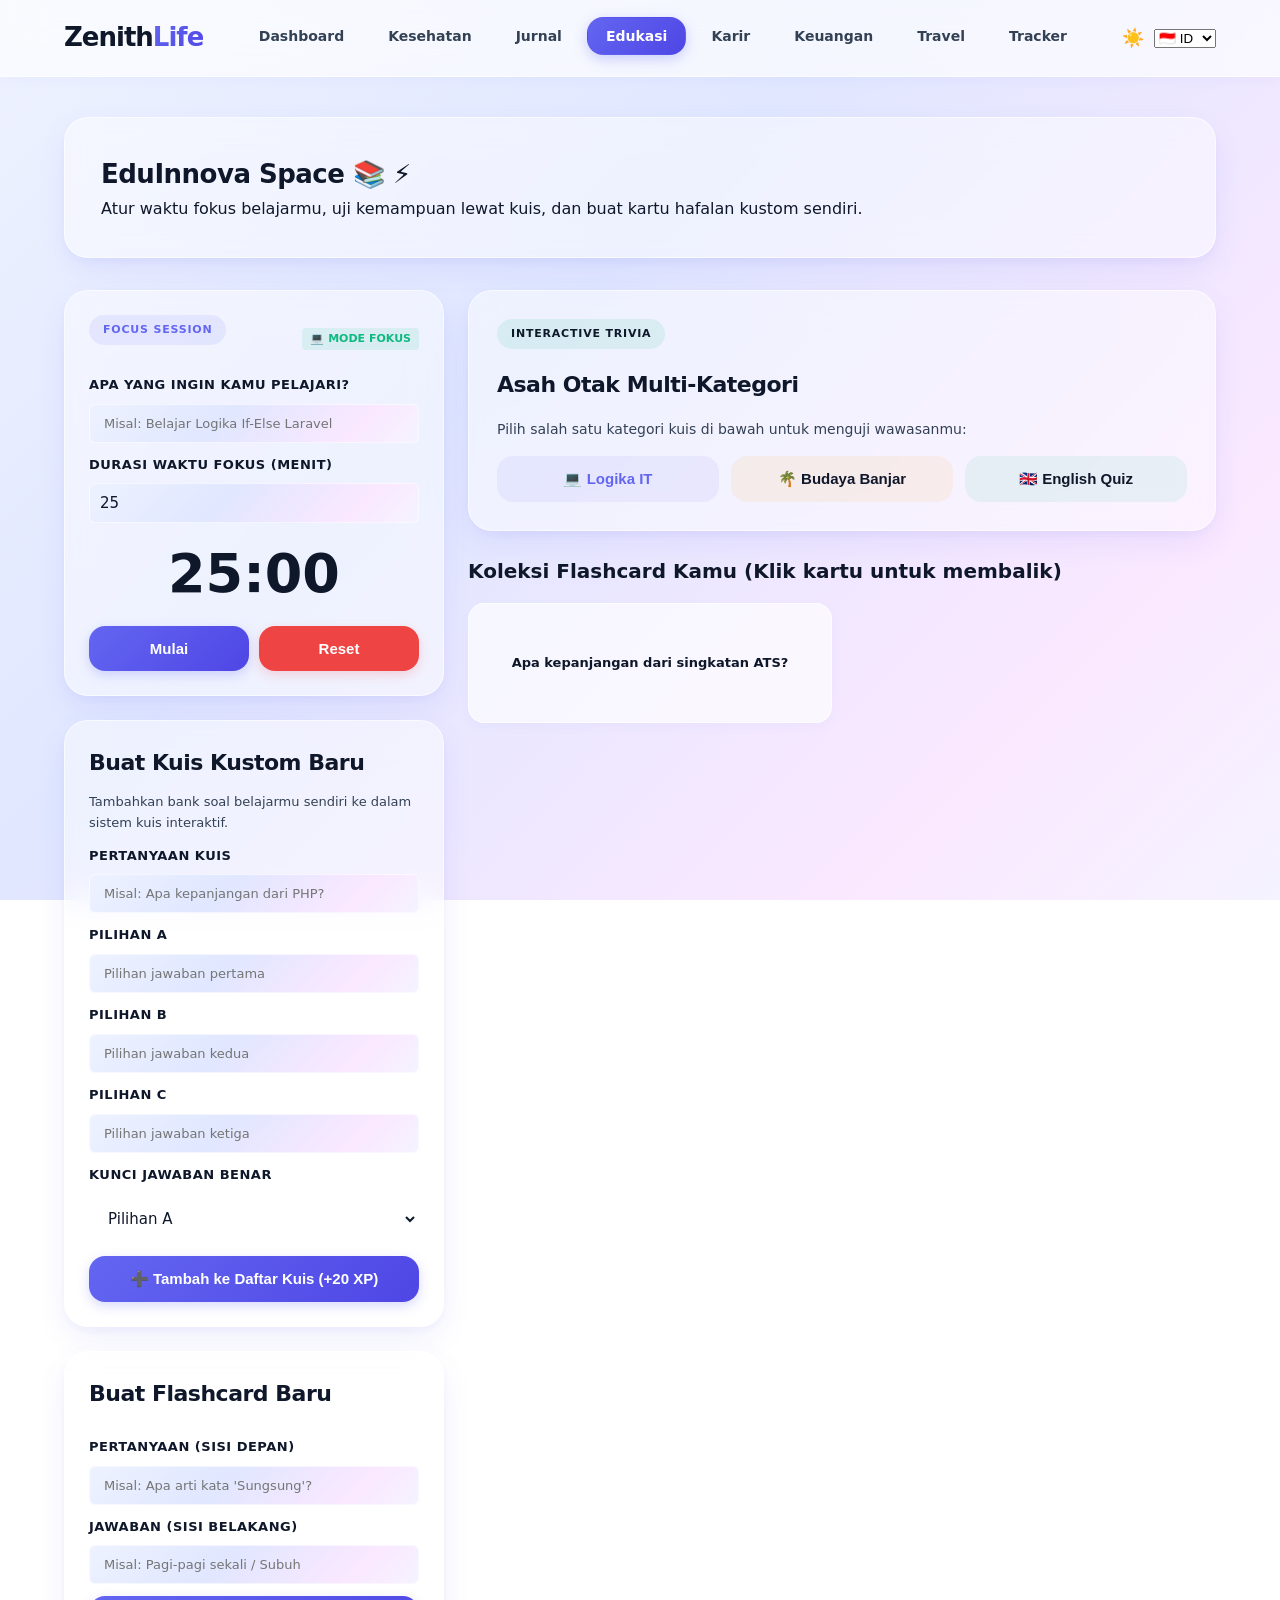
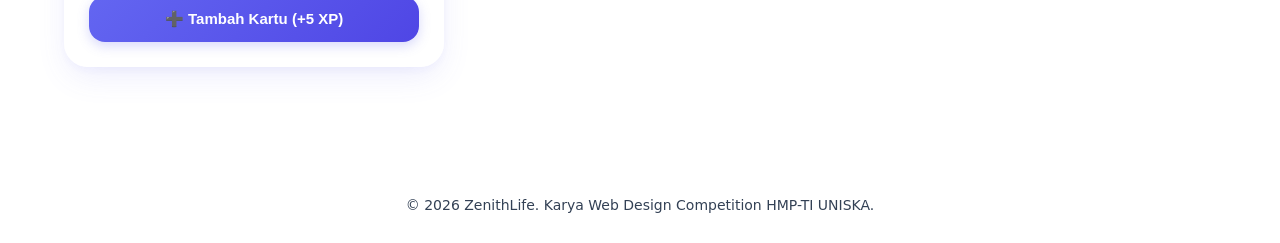
==== commit 67eef877: "berhasil memperbaiki isi semua kodingannya" ====
--- a/edukasi.html
+++ b/edukasi.html
@@ -12,24 +12,25 @@
         <div class="nav-container">
             <a href="profil.html" class="nav-logo" title="Lihat Karakter Profil">Zenith<span>Life</span></a>
           <ul class="nav-menu" id="navMenu">
-                <li class="nav-priority"><a href="index.html" class="nav-link"><span class="nav-text">Dashboard</span></a></li>
-                <li class="nav-priority"><a href="todo.html" class="nav-link"><span class="nav-text">Tracker</span></a></li>
+               <li class="nav-priority"><a href="index.html" class="nav-link "><span class="nav-text">Dashboard</span></a></li>
                 <li class="nav-priority"><a href="kesehatan.html" class="nav-link"><span class="nav-text">Kesehatan</span></a></li>
+                <li class="nav-priority"><a href="jurnal.html" class="nav-link"><span class="nav-text">Jurnal</span></a></li>
                 
-                <li class="nav-extra"><a href="jurnal.html" class="nav-link"><span class="nav-text">Jurnal</span></a></li>
+                
                 <li class="nav-extra"><a href="edukasi.html" class="nav-link active"><span class="nav-text">Edukasi</span></a></li>
                 <li class="nav-extra"><a href="karir.html" class="nav-link"><span class="nav-text">Karir</span></a></li>
                 <li class="nav-extra"><a href="keuangan.html" class="nav-link"><span class="nav-text">Keuangan</span></a></li>
                 <li class="nav-extra"><a href="travel.html" class="nav-link"><span class="nav-text">Travel</span></a></li>
+                <li class="nav-extra"><a href="todo.html" class="nav-link"><span class="nav-text">Tracker</span></a></li>
 
                 <li class="nav-dropdown-trigger">
                     <a href="#" class="nav-link dropdown-toggle">Fitur Lain ▾</a>
                     <ul class="nav-dropdown-menu">
-                        <li><a href="jurnal.html">Jurnal</a></li>
                         <li><a href="edukasi.html">Edukasi</a></li>
                         <li><a href="karir.html">Karir</a></li>
                         <li><a href="keuangan.html">Keuangan</a></li>
                         <li><a href="travel.html">Travel</a></li>
+                         <li><a href="todo.html">Tracker</a></li>
                     </ul>
                 </li>
 
--- a/css/style.css
+++ b/css/style.css
@@ -1463,71 +1463,63 @@
 
 
 /* ==========================================================================
-   17. SYSTEM OVERRIDE: FIX REPOSNIVITAS LAYOUT TERPOTONG (1024x600)
+   17. SYSTEM OVERRIDE: FIX RESPONSIVITAS LAYOUT TERPOTONG (1024x600)
    ========================================================================== */
 html, body {
-    height: auto !important; /* Membongkar tinggi kaku 100vh yang mengunci layar */
-    min-height: 100vh !important; /* Memastikan background tetap penuh ke bawah */
-    overflow-y: auto !important; /* Memaksa browser memunculkan scroll-bar jika konten meluap */
-    overflow-x: hidden !important; /* Mencegah halaman bergeser patah ke kanan-kiri */
-}
-
-/* Memastikan pembungkus konten utama memberikan ruang gerak alami */
+    height: auto !important;
+    min-height: 100vh !important;
+    overflow-y: auto !important;
+    overflow-x: hidden !important;
+}
+
 .main-container {
-    height: auto !important; /* Menghapus batasan tinggi kaku jika ada */
+    height: auto !important;
     min-height: calc(100vh - 80px) !important;
-    padding-bottom: 60px !important; /* Memberikan jarak napas di bawah agar card tidak menempel dasar screen */
-}
-
-/* Penyesuaian layout grid saat tinggi layar sangat pendek (seperti resolusi 600px) */
+    padding-bottom: 60px !important;
+}
+
 @media (max-width: 1024px) {
     .dashboard-grid {
         height: auto !important;
-        overflow: visible !important; /* Memastikan isi card tidak tersembunyi */
+        overflow: visible !important;
     }
     
     .dash-card {
-        height: auto !important; /* Memaksa tinggi card mengikuti panjang tulisan di dalamnya */
+        height: auto !important;
     }
 }
 
 /* ==========================================================================
    18. TRACKER PAGE RESPONSIVE UTILITY (FIX FOR SMALL MOBILE - 344px)
    ========================================================================== */
-
-/* BREAKPOINT UNTUK HP KECIL HINGGA SEDANG (max-width: 480px) */
 @media (max-width: 480px) {
-    /* 1. Menstabilkan Pembungkus Utama (Main Container) */
     .main-container {
-        padding: 80px 10px 20px 10px !important; /* Kurangi padding agar tidak menekan konten ke dalam */
-        overflow-x: hidden !important; /* Mencegah halaman bergeser ke samping */
-    }
-
-    /* 2. Mengubah Grid Menjadi Satu Kolom Memanjang Penuh */
+        padding: 80px 10px 20px 10px !important;
+        overflow-x: hidden !important;
+    }
+
     .dashboard-grid {
         grid-template-columns: 1fr !important;
         display: flex !important;
         flex-direction: column !important;
         gap: 16px !important;
-        padding: 0 4px !important; /* Beri sedikit ruang agar card tidak menempel dinding layar */
+        padding: 0 4px !important;
         width: 100% !important;
         box-sizing: border-box !important;
     }
 
-    /* 3. Menghancurkan Padding & Margin Kaku pada Card */
     .dash-card {
-        width: 100% !important; /* Fluid penuh */
-        max-width: 100% !important; /* Fluid penuh */
+        width: 100% !important;
+        max-width: 100% !important;
         margin-left: 0 !important;
         margin-right: 0 !important;
-        padding: 16px 12px !important; /* Gunakan padding kecil agar konten tidak keluar */
+        padding: 16px 12px !important;
         border-radius: 8px !important;
-        box-sizing: border-box !important; /* Wajib agar padding dihitung di dalam lebar */
-    }
-
-    /* 4. Menyesuaikan Tipografi Card */
+        box-sizing: border-box !important;
+    }
+
     .dash-card h3 {
-        font-size: 18px !important; /* Perkecil judul agar tidak meluap */
+        font-size: 18px !important;
         line-height: 1.2 !important;
     }
 
@@ -1536,7 +1528,6 @@
         margin-bottom: 12px !important;
     }
 
-    /* 5. Mengatur Form Input Group Agar Fluid Penuh */
     .form-group, .habit-input-group {
         width: 100% !important;
         margin-bottom: 12px !important;
@@ -1547,11 +1538,10 @@
     .habit-input-group input[type="text"] {
         width: 100% !important;
         box-sizing: border-box !important;
-        padding: 10px 12px !important; /* Padding input lebih kecil agar teks tidak terpotong */
+        padding: 10px 12px !important;
         font-size: 13px !important;
     }
 
-    /* 6. Menyesuaikan Tombol Aksi */
     .btn-primary {
         width: 100% !important;
         display: block !important;
@@ -1559,46 +1549,41 @@
         margin-bottom: 16px !important;
     }
 
-    /* 7. Merapikan List Data (Todo/Habit Item) */
     .todo-item-row, .planner-item-row {
         width: 100% !important;
-        padding: 10px 8px !important; /* Gunakan padding kecil di HP sempit */
+        padding: 10px 8px !important;
         box-sizing: border-box !important;
         margin-bottom: 6px !important;
     }
 
     .todo-item-row span, .planner-item-row span {
-        font-size: 12px !important; /* Perkecil teks list agar tidak meluap */
-    }
-
-    /* 8. Merapikan Container Tabs (Harian/Mingguan/Bulanan) */
+        font-size: 12px !important;
+    }
+
     .planner-tabs-container {
-        gap: 6px !important; /* Jarak tab lebih kecil */
+        gap: 6px !important;
         margin-bottom: 16px !important;
         width: 100% !important;
         display: flex !important;
-        justify-content: space-around !important; /* Ratakan tab secara proporsional */
+        justify-content: space-around !important;
     }
 
     .planner-tab-btn {
         padding: 6px 10px !important;
         font-size: 12px !important;
-        flex: 1 !important; /* Beri tab ruang tumbuh yang sama */
+        flex: 1 !important;
         text-align: center !important;
     }
 }
 
 /* ==========================================================================
-   19. PRIORITY+ NAVIGATION SYSTEM (DENGAN DROPDOWN FITUR LAIN)
-   ========================================================================== */
-
-/* Setelan Awal: Tombol Dropdown Sembunyi di Layar Desktop & HP */
+   19. CLEAN PRIORITY+ NAVIGATION SYSTEM (VERSI TUNGGAL DAN FIX BUG)
+   ========================================================================== */
 .nav-dropdown-trigger {
     position: relative;
     display: none; 
 }
 
-/* Kotak Submenu Dropdown */
 .nav-dropdown-menu {
     position: absolute;
     top: 100%;
@@ -1608,7 +1593,7 @@
     border-radius: 8px;
     box-shadow: 0 10px 15px -3px rgba(0, 0, 0, 0.1);
     min-width: 160px;
-    display: none; /* Sembunyi, baru muncul saat di-hover */
+    display: none; 
     z-index: 999;
     padding: 8px 0;
     list-style: none;
@@ -1630,26 +1615,20 @@
     color: var(--primary);
 }
 
-/* Memicu Munculnya Dropdown Saat Kursor Dekat (Hover) */
 .nav-dropdown-trigger:hover .nav-dropdown-menu {
     display: block;
 }
 
-/* --------------------------------------------------------------------------
-   KUNCI BREAKPOINT: BERAKSI KHUSUS PADA UKURAN TABLET (769px - 1024px)
-   -------------------------------------------------------------------------- */
+/* KUNCI BREAKPOINT TABLET: RESOLUSI CRITICAL 820px HINGGA 1024px */
 @media (max-width: 1024px) and (min-width: 769px) {
-    /* Sembunyikan deretan menu panjang (nav-extra) agar tidak meluap */
     .nav-menu .nav-extra {
         display: none !important;
     }
 
-    /* Munculkan tombol "Fitur Lain ▾" sebagai gantinya */
     .nav-dropdown-trigger {
         display: inline-block !important;
     }
 
-    /* Memastikan susunan menu prioritas (1, 2, 3) + Dropdown tetap berjejer lurus */
     .nav-menu {
         display: flex !important;
         flex-direction: row !important;
@@ -1664,7 +1643,6 @@
         visibility: visible !important;
     }
 
-    /* Kompatibilitas Tampilan Dropdown Saat Mode Malam Aktif */
     .dark-mode .nav-dropdown-menu {
         background-color: #1E293B !important;
         border-color: #334155 !important;
@@ -1679,10 +1657,7 @@
     }
 }
 
-/* --------------------------------------------------------------------------
-   KONDISI DI LAYAR HP MOBILE (Maksimal Lebar 768px ke bawah)
-   Matikan sistem dropdown, kembalikan ke menu vertikal hamburger aslimu
-   -------------------------------------------------------------------------- */
+/* KONDISI DI LAYAR HP MOBILE (MAKSIMAL 768px KE BAWAH) */
 @media (max-width: 768px) {
     .nav-dropdown-trigger {
         display: none !important; 
